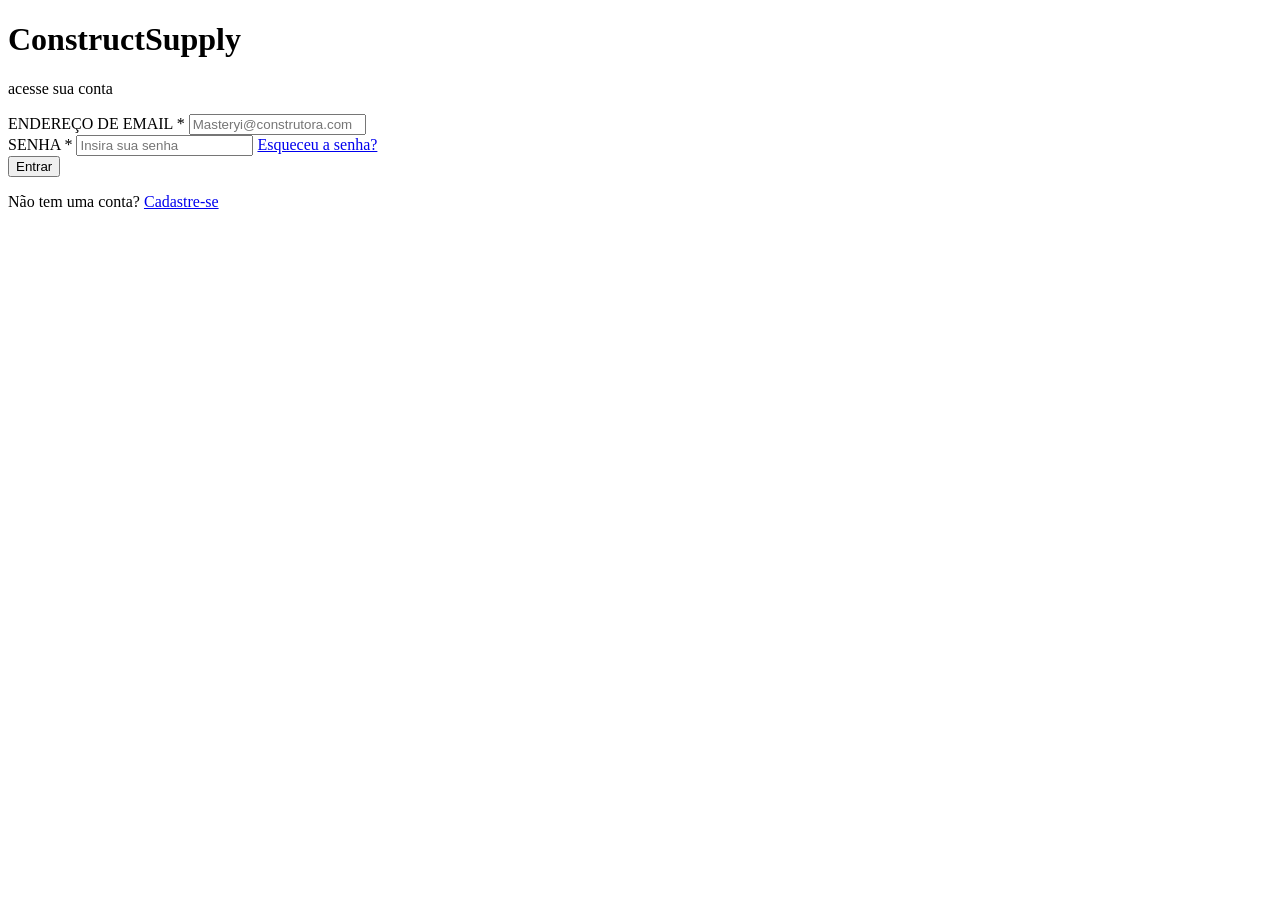
==== index.html @ 5e3503b5 "Add files via upload" ====
<!DOCTYPE html>
<html lang="pt-BR">
<head>
  <meta charset="UTF-8">
  <meta name="viewport" content="width=device-width, initial-scale=1.0"> 
  <title>ConstructSupply - Login</title>
  <link rel="stylesheet" href="style.css"> 
</head>
<body>

  <main class="login-container">
    
    <header class="login-header">
      <h1 class="brand-title">ConstructSupply</h1>
      <p class="subtitle">acesse sua conta</p>
    </header>

    <form class="login-form" action="#" method="POST">
      <div class="input-group">
        <label for="email">ENDEREÇO DE EMAIL *</label>
        <input 
          type="email" 
          id="email" 
          name="email"  esse name é necessario ? 
          placeholder="Masteryi@construtora.com" 
          required
        >
      </div>

      <div class="input-group">
        <label for="password">SENHA *</label>
        <input 
          type="password" 
          id="password" 
          name="password" 
          placeholder="Insira sua senha" 
          required
        >
        <a href="lembrar de colocar  algo aqui pra trocar o lugar" class="forgot-password">Esqueceu a senha?</a>
      </div>

      <button type="submit" class="btn-entrar">Entrar</button>
    </form>

    <footer class="login-footer">
      <p>Não tem uma conta? <a href="#" class="signup-link">Cadastre-se</a></p>
    </footer>

  </main>

  <div class="risco-preto"></div> 

</body>
</html>
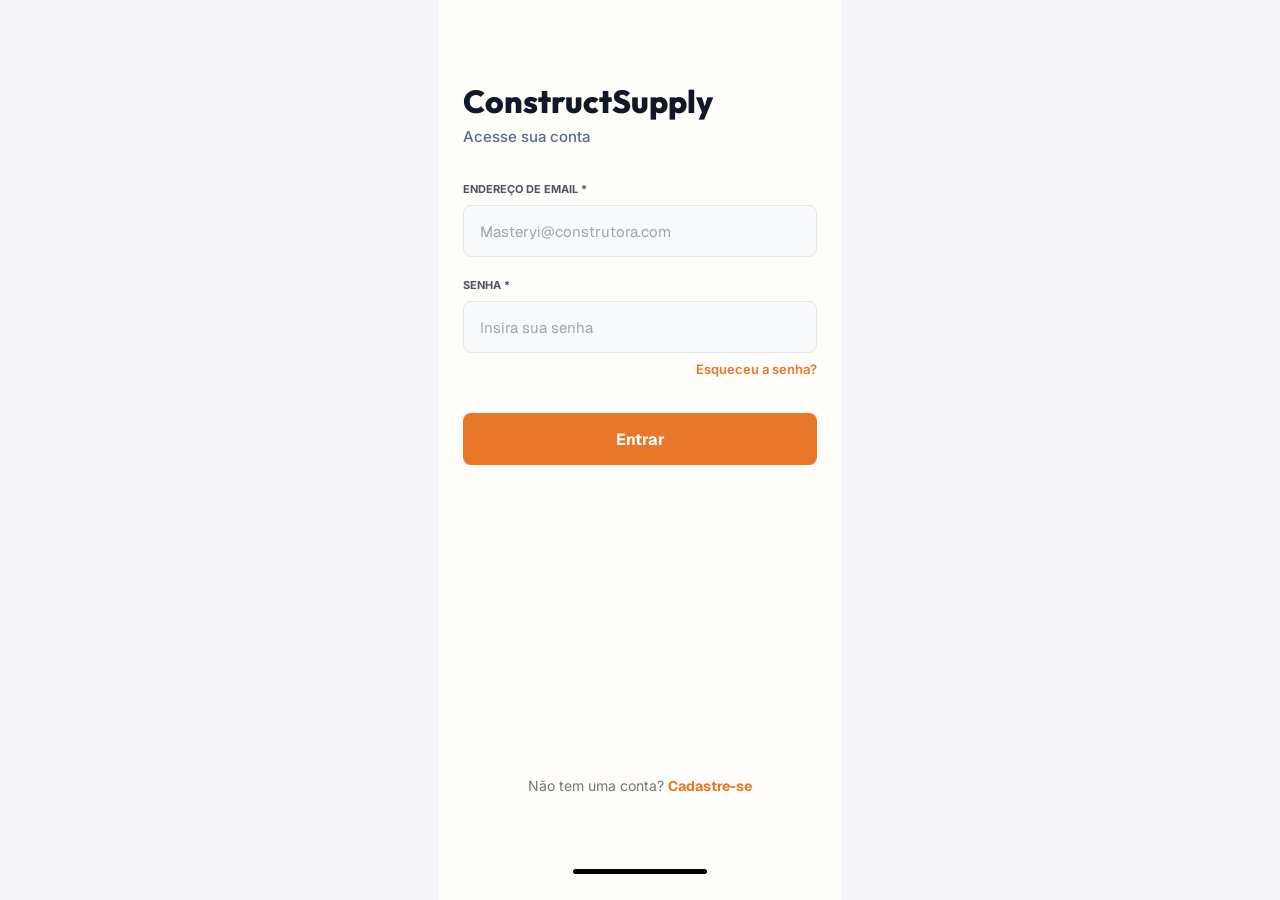
==== commit 2c40661b: "Add files via upload" ====
--- a/index.html
+++ b/index.html
@@ -12,7 +12,7 @@
     
     <header class="login-header">
       <h1 class="brand-title">ConstructSupply</h1>
-      <p class="subtitle">acesse sua conta</p>
+      <p class="subtitle">Acesse sua conta</p>
     </header>
 
     <form class="login-form" action="#" method="POST">
@@ -21,7 +21,7 @@
         <input 
           type="email" 
           id="email" 
-          name="email"  esse name é necessario ? 
+          name="email" 
           placeholder="Masteryi@construtora.com" 
           required
         >
@@ -36,7 +36,7 @@
           placeholder="Insira sua senha" 
           required
         >
-        <a href="lembrar de colocar  algo aqui pra trocar o lugar" class="forgot-password">Esqueceu a senha?</a>
+        <a href="#" class="forgot-password">Esqueceu a senha?</a>
       </div>
 
       <button type="submit" class="btn-entrar">Entrar</button>
--- a/style.css
+++ b/style.css
@@ -0,0 +1,351 @@
+@import url('https://fonts.googleapis.com/css2?family=Geist:wght@400;600;700&family=Outfit:wght@800&family=Inter:wght@400&display=swap');
+/* o import foi para carregar as fontes */
+* {  
+  box-sizing: border-box;
+  margin: 110;
+  padding: 110;
+}
+
+body {
+  min-height: 100vh;
+  min-height: 100svh;
+  display: flex;
+  justify-content: center;
+  background-color: #FFFDF9;
+  font-family: 'Geist', sans-serif;
+}
+
+.login-container {
+  display: flex;
+  flex-direction: column;
+  width: 100%;
+  max-width: 402px;
+  min-height: 100vh;
+  min-height: 100svh;
+  padding: 82px 24px 89px;
+  background-color: #FFFDF9;
+}
+
+.login-header {
+  margin-bottom: 35px;
+}
+
+.brand-title {
+  color: #111827;
+  font-family: 'Outfit', sans-serif;
+  font-size: 32px;
+  font-weight: 800;
+  line-height: 38px;
+}
+
+.subtitle {
+  margin-top: 6px;
+  color: #4B5563;
+  font-size: 16px;
+  line-height: 20px;
+}
+
+.login-form {
+  display: flex;
+  flex-direction: column;
+  gap: 22px;
+}
+
+.input-group {
+  position: relative;
+  display: flex;
+  flex-direction: column;
+  gap: 9px;
+}
+
+.input-group label {
+  color: #4B5563;
+  font-size: 11px;
+  font-weight: 700;
+  line-height: 13px;
+}
+
+.input-group input {
+  width: 100%;
+  height: 52px;
+  padding: 0 16px;
+  border: 1px solid #E5E7EB;
+  border-radius: 8px;
+  outline: none;
+  background-color: #F9FAFB;
+  color: #111827;
+  font-family: 'Geist', sans-serif;
+  font-size: 15px;
+}
+
+.input-group input:focus {
+  border-color: #E8772A;
+}
+
+.input-group input::placeholder {
+  color: #9CA3AF;
+  opacity: 1;
+}
+
+.forgot-password {
+  align-self: flex-end;
+  margin-top: -1px;
+  color: #E8772A;
+  font-size: 13px;
+  font-weight: 600;
+  line-height: 16px;
+  text-decoration: none;
+}
+
+.forgot-password:hover,
+.signup-link:hover {
+  text-decoration: underline;
+}
+
+.btn-entrar {
+  width: 100%;
+  height: 52px;
+  margin-top: 14px;
+  border: none;
+  border-radius: 8px;
+  background-color: #E8772A;
+  color: #FFFFFF;
+  font-family: 'Geist', sans-serif;
+  font-size: 16px;
+  font-weight: 700;
+  cursor: pointer;
+}
+
+.btn-entrar:hover {
+  background-color: #d0651f;
+}
+
+.login-footer {
+  display: flex;
+  min-height: 71px;
+  align-items: flex-end;
+  justify-content: center;
+  margin-top: auto;
+  padding-bottom: 15px;
+  color: #767676;
+  font-family: 'Inter', sans-serif;
+  font-size: 14px;
+  line-height: 20px;
+}
+
+.signup-link {
+  color: #E8772A;
+  font-family: 'Geist', sans-serif;
+  font-weight: 700;
+  text-decoration: none;
+}
+
+.risco-preto { 
+  position: fixed;
+  bottom: 26px;
+  left: 50%;
+  width: 134px;
+  height: 5px;
+  transform: translateX(-50%);
+  border-radius: 2.5px;
+  background-color: #000000;
+}
+
+/* -----------------------------------------------------------------------REPARTIÇÃO DE CODIGO DO CSS PARA CADA TELA DIFENTE----------------------------------------------------------------------------------------------------------------- */
+
+@import url('https://fonts.googleapis.com/css2?family=Inter:wght@400;500;600;700;800&family=Geist:wght@700&display=swap');
+
+* {
+  margin: 0;
+  padding: 0;
+  box-sizing: border-box;
+}
+
+body {
+  font-family: 'Inter', sans-serif;
+  background-color: #f4f4f9;
+  display: flex;
+  justify-content: center;
+  align-items: center;
+  min-height: 100vh; 
+}
+
+/* Card central */
+.card-container {
+  width: 100%;
+  max-width: 402px;
+  background-color: #FFFDF9;
+  padding: 24px 20px 32px;
+  border-radius: 16px;
+  box-shadow: 0 4px 16px rgba(0, 0, 0, 0.05);
+  display: flex;
+  flex-direction: column;
+}
+
+/* Botão Voltar */
+.btn-back {
+  background: none;
+  border: none;
+  width: 32px;
+  height: 32px;
+  display: flex;
+  align-items: center;
+  justify-content: center;
+  cursor: pointer;
+  border-radius: 8px;
+  margin-bottom: 12px;
+  transition: background-color 0.2s;
+}
+
+.btn-back:hover {
+  background-color: #f1ebe4;
+}
+
+/* Cabeçalho */
+.card-header {
+  margin-bottom: 24px;
+}
+
+.title {
+  font-size: 26px;
+  font-weight: 800;
+  line-height: 32px;
+  color: #0F1E36;
+}
+
+.subtitle {
+  font-size: 15px;
+  font-weight: 500;
+  line-height: 22px;
+  color: #5A6E85;
+  margin-top: 6px;
+}
+
+/* Formulário de Seleção */
+.options-form {
+  display: flex;
+  flex-direction: column;
+  gap: 16px;
+}
+
+/* Radio para permitir seleção interativa */
+.account-option input[type="radio"] {
+  display: none;
+}
+
+.account-option {
+  cursor: pointer;
+}
+
+/* Card de cada opção */
+.option-card {
+  display: flex;
+  align-items: center;
+  gap: 16px;
+  padding: 18px;
+  background-color: #FFFFFF;
+  border: 1px solid #F1EBE4;
+  border-radius: 16px;
+  box-shadow: 0px 4px 16px rgba(31, 46, 69, 0.03);
+  transition: border-color 0.2s, box-shadow 0.2s;
+}
+
+/* efeito quando o mause fica ensima do card */
+.account-option:hover .option-card {
+  border-color: #D96B27;
+  box-shadow: 0px 4px 16px rgba(160, 96, 56, 0.236);
+}
+
+.icon-wrapper {
+  width: 48px;
+  height: 48px;
+  background-color: #FFF1E7;
+  border-radius: 50%;
+  display: flex;
+  align-items: center;
+  justify-content: center;
+  flex-shrink: 0;
+}
+
+.option-info {
+  display: flex;
+  flex-direction: column;
+  gap: 3px;
+  flex-grow: 1;
+}
+
+.option-title {
+  font-size: 16px;
+  font-weight: 600;
+  line-height: 22px;
+  color: #0F1E36;
+}
+
+.option-desc {
+  font-size: 12px;
+  font-weight: 500;
+  line-height: 16px;
+  color: #5A6E85;
+}
+
+.option-badge {
+  font-size: 10px;
+  font-weight: 700;
+  color: #D96B27;
+  text-transform: uppercase;
+  margin-top: 2px;
+}
+
+.arrow-icon {
+  display: flex;
+  align-items: center;
+  justify-content: center;
+  flex-shrink: 0;
+}
+
+/* parte do botao principal */
+.btn-primary {
+  width: 100%;
+  height: 48px;
+  margin-top: 16px;
+  background-color: #D96B27;
+  color: #FFFFFF;
+  border: none;
+  border-radius: 12px;
+  font-size: 15px;
+  font-weight: 700;
+  cursor: pointer;
+  box-shadow: 0px 4px 12px rgba(217, 107, 39, 0.2);
+  transition: background-color 0.2s;
+}
+
+.btn-primary:hover {
+  background-color: #be591c;
+}
+
+/* parte do rodapé */
+.card-footer {
+  margin-top: 24px;
+  text-align: center;
+}
+
+.card-footer p {
+  font-size: 14px;
+  color: #5A6E85;
+}
+
+.login-link {
+  font-family: 'Geist', sans-serif;
+  color: #D96B27;
+  font-weight: 700;
+  text-decoration: none;
+}
+
+.login-link:hover {
+  text-decoration: underline;
+}
+
+
+/* -----------------------------------------------------------------------REPARTIÇÃO DE CODIGO DO CSS PARA CADA TELA DIFENTE----------------------------------------------------------------------------------------------------------------- */
+
+
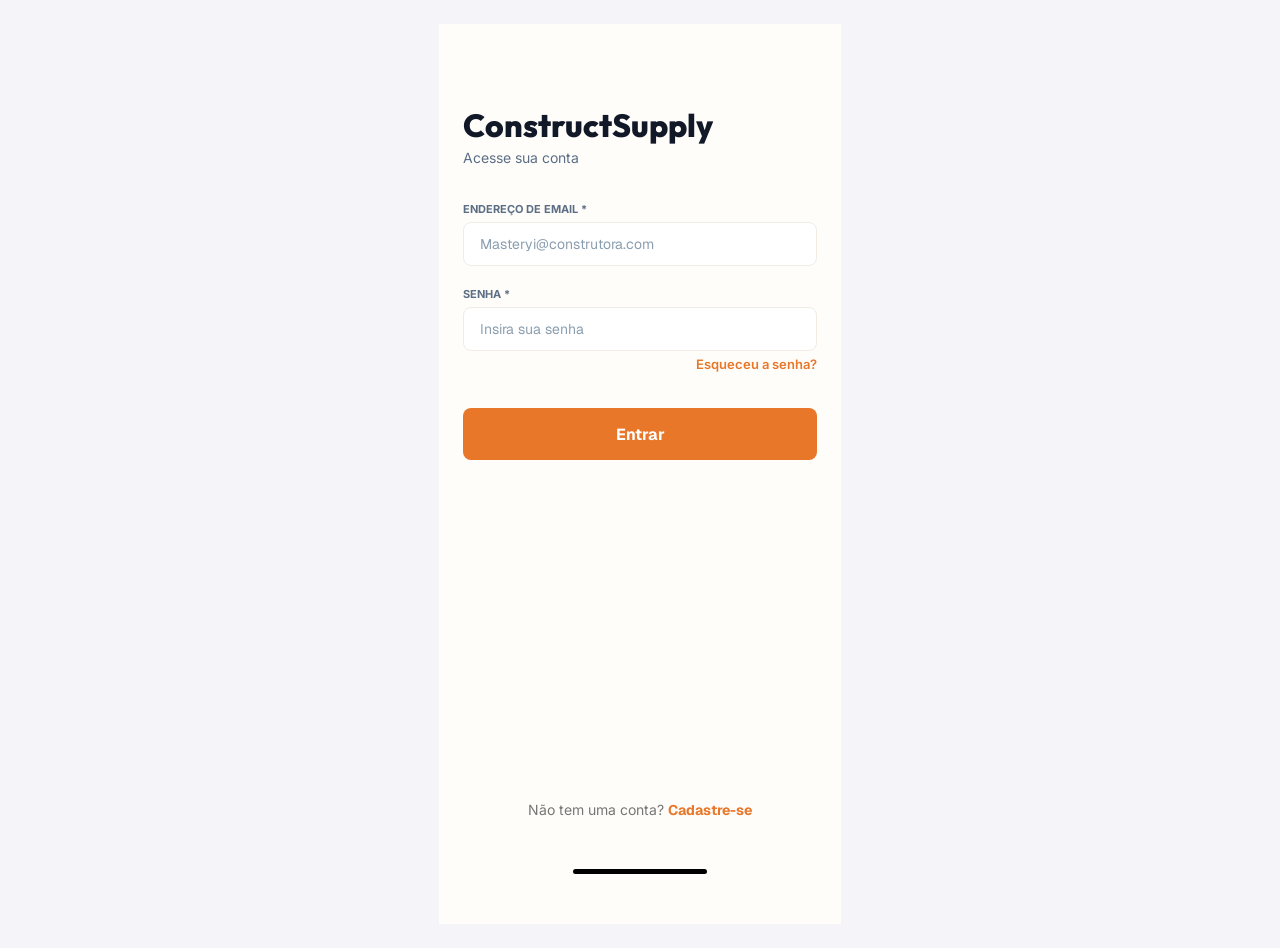
==== commit 8a9bad13: "Add files via upload" ====
--- a/index.html
+++ b/index.html
@@ -10,11 +10,13 @@
 
   <main class="login-container">
     
+    <!-- Cabeçalho -->
     <header class="login-header">
       <h1 class="brand-title">ConstructSupply</h1>
       <p class="subtitle">Acesse sua conta</p>
     </header>
 
+    <!-- Formulário de acesso -->
     <form class="login-form" action="#" method="POST">
       <div class="input-group">
         <label for="email">ENDEREÇO DE EMAIL *</label>
@@ -42,6 +44,7 @@
       <button type="submit" class="btn-entrar">Entrar</button>
     </form>
 
+    <!-- Rodapé -->
     <footer class="login-footer">
       <p>Não tem uma conta? <a href="#" class="signup-link">Cadastre-se</a></p>
     </footer>
--- a/style.css
+++ b/style.css
@@ -1,4 +1,5 @@
 @import url('https://fonts.googleapis.com/css2?family=Geist:wght@400;600;700&family=Outfit:wght@800&family=Inter:wght@400&display=swap');
+/* Tela de login */
 /* o import foi para carregar as fontes */
 * {  
   box-sizing: border-box;
@@ -153,7 +154,8 @@
 
 /* -----------------------------------------------------------------------REPARTIÇÃO DE CODIGO DO CSS PARA CADA TELA DIFENTE----------------------------------------------------------------------------------------------------------------- */
 
-@import url('https://fonts.googleapis.com/css2?family=Inter:wght@400;500;600;700;800&family=Geist:wght@700&display=swap');
+/* Seleção do tipo de cadastro */
+@import url('https://fonts.googleapis.com/css2?family=Inter:wght@400;500;600;700;800&family=Geist:wght@700&display=swap');/* isso aqui é a fonte que tu usa do google no projeto */
 
 * {
   margin: 0;
@@ -250,8 +252,8 @@
   transition: border-color 0.2s, box-shadow 0.2s;
 }
 
-/* efeito quando o mause fica ensima do card */
-.account-option:hover .option-card {
+/* efeito de escolha do card */
+.account-option input[type="radio"]:checked + .option-card {
   border-color: #D96B27;
   box-shadow: 0px 4px 16px rgba(160, 96, 56, 0.236);
 }
@@ -260,6 +262,7 @@
   width: 48px;
   height: 48px;
   background-color: #FFF1E7;
+  color: #D96B27;
   border-radius: 50%;
   display: flex;
   align-items: center;
@@ -300,6 +303,7 @@
   display: flex;
   align-items: center;
   justify-content: center;
+  color: #D96B27;
   flex-shrink: 0;
 }
 
@@ -345,7 +349,719 @@
   text-decoration: underline;
 }
 
+.btn-back {
+  background: none;
+  border: none;
+  font-size: 24px;
+  font-weight: bold;
+  color: #0F1E36;
+  cursor: pointer;
+  line-height: 1;
+  padding: 4px 8px;
+  margin-bottom: 12px;
+  border-radius: 6px;
+  transition: opacity 0.2s;
+}
+
+.btn-back:hover {
+  opacity: 0.6;
+}
 
 /* -----------------------------------------------------------------------REPARTIÇÃO DE CODIGO DO CSS PARA CADA TELA DIFENTE----------------------------------------------------------------------------------------------------------------- */
 
-
+/* Cadastro de cliente */
+@import url('https://fonts.googleapis.com/css2?family=Inter:wght@400;500;700&display=swap');
+
+body {
+  font-family: 'Inter', sans-serif;
+  background-color: #f4f4f9;
+  display: flex;
+  justify-content: center;
+  align-items: center;
+  min-height: 100vh;
+  padding: 20px 0;
+}
+
+/* Container Principal */
+.card-container {
+  width: 100%;
+  max-width: 402px;
+  background-color: #FFFDF9;
+  border-radius: 16px;
+  box-shadow: 0 4px 16px rgba(0, 0, 0, 0.05);
+  display: flex;
+  flex-direction: column;
+  overflow: hidden;
+}
+
+/* Barra Superior Fixa no topo do Card */
+.top-nav {
+  width: 110%;
+  min-width: 110%;
+  flex: 0 0 110%;
+  align-self: stretch;
+  margin: 0;
+  position: relative;
+  left: 50%;
+  transform: translateX(-50%);
+  display: flex;
+  align-items: center;
+  gap: 12px;
+  padding: 14px 20px;
+  background-color: #FFFFFF;
+  border-bottom: 1px solid #F1EBE4;
+}
+
+.btn-back {
+  background: none;
+  border: none;
+  font-size: 22px;
+  font-weight: bold;
+  color: #0F1E36;
+  cursor: pointer;
+  line-height: 1;
+  padding: 4px;
+  border-radius: 4px;
+  transition: opacity 0.2s;
+}
+
+.nav-title {
+  font-size: 14px;
+  font-weight: 700;
+  color: #0F1E36;
+}
+
+/* Cabeçalho */
+.card-header {
+  padding: 24px 20px 16px;
+}
+
+.title {
+  font-size: 20px;
+  font-weight: 700;
+  line-height: 26px;
+  color: #0F1E36;
+}
+
+.subtitle {
+  font-size: 14px;
+  font-weight: 400;
+  line-height: 20px;
+  color: #5A6E85;
+  margin-top: 4px;
+}
+
+/* Formulário e Campos */
+.signup-form {
+  padding: 0 20px 28px;
+  display: flex;
+  flex-direction: column;
+  gap: 14px;
+}
+
+.input-group {
+  display: flex;
+  flex-direction: column;
+  gap: 6px;
+}
+
+.input-group label {
+  font-size: 11px;
+  font-weight: 700;
+  color: #5A6E85;
+  text-transform: uppercase;
+}
+
+.input-group .required {
+  color: #D96B27;
+  font-weight: 700;
+}
+
+.input-group input {
+  width: 100%;
+  height: 44px;
+  padding: 0 16px;
+  background-color: #FFFFFF;
+  border: 1px solid #F1EBE4;
+  border-radius: 8px;
+  font-size: 14px;
+  color: #1F2E45;
+  outline: none;
+  transition: border-color 0.2s;
+}
+
+.input-group input:focus {
+  border-color: #D96B27;
+}
+
+.input-group input::placeholder {
+  color: #8B9EAF;
+}
+
+/* Botão de Envio */
+.btn-primary {
+  width: 100%;
+  height: 48px;
+  margin-top: 10px;
+  background-color: #D96B27;
+  color: #FFFFFF;
+  border: none;
+  border-radius: 12px;
+  font-size: 15px;
+  font-weight: 700;
+  cursor: pointer;
+  box-shadow: 0px 4px 12px rgba(217, 107, 39, 0.15);
+  transition: background-color 0.2s;
+}
+
+.btn-primary:hover {
+  background-color: #be591c;
+}
+
+
+/* -----------------------------------------------------------------------REPARTIÇÃO DE CODIGO DO CSS PARA CADA TELA DIFENTE----------------------------------------------------------------------------------------------------------------- */
+
+/* Perfil do cliente */
+@import url('https://fonts.googleapis.com/css2?family=Inter:wght@400;500;600;700&display=swap');
+
+body {
+  font-family: 'Inter', sans-serif;
+  background-color: #f4f4f9;
+  display: flex;
+  justify-content: center;
+  align-items: center;
+  min-height: 100vh;
+  padding: 24px 0;
+}
+
+/* Container Principal */
+.card-container {
+  width: 100%;
+  max-width: 402px;
+  background-color: #F9FAFB;
+  border-radius: 20px;
+  box-shadow: 0 4px 16px rgba(0, 0, 0, 0.05);
+  display: flex;
+  flex-direction: column;
+  overflow: hidden;
+}
+
+/* Barra Superior */
+.top-nav {
+  display: flex;
+  align-items: center;
+  gap: 12px;
+  padding: 14px 20px;
+  background-color: #FFFFFF;
+  border-bottom: 1px solid #E9ECEF;
+}
+
+.btn-back {
+  background: none;
+  border: none;
+  font-size: 22px;
+  font-weight: bold;
+  color: #1A1C1E;
+  cursor: pointer;
+  line-height: 1;
+  padding: 4px;
+  transition: opacity 0.2s;
+}
+
+.nav-brand {
+  display: flex;
+  align-items: center;
+  gap: 8px;
+}
+
+.brand-name {
+  font-size: 15px;
+  font-weight: 700;
+  color: #0B0704;
+}
+
+.brand-divider {
+  color: #000000;
+}
+
+.page-title {
+  font-size: 14px;
+  font-weight: 600;
+  color: #1A1C1E;
+}
+
+/* Corpo do Perfil */
+.profile-content {
+  padding: 16px;
+  display: flex;
+  flex-direction: column;
+  gap: 19px;
+}
+
+/* Cards Genéricos */
+.profile-card {
+  background-color: #FFFFFF;
+  border-radius: 20px;
+  border: 1px solid #E9ECEF;
+  padding: 20px;
+}
+
+/* Header do Usuário */
+.user-header-card {
+  display: flex;
+  flex-direction: column;
+  align-items: center;
+  text-align: center;
+}
+
+.avatar-container {
+  position: relative;
+  width: 88px;
+  height: 88px;
+  margin-bottom: 16px;
+}
+
+.avatar {
+  width: 100%;
+  height: 100%;
+  border-radius: 50%;
+  background-color: #FFF5ED;
+  border: 2px solid #E8772A;
+  color: #E8772A;
+  font-size: 26px;
+  font-weight: 700;
+  display: flex;
+  align-items: center;
+  justify-content: center;
+}
+
+.avatar-badge {
+  position: absolute;
+  bottom: 0;
+  right: 0;
+  width: 28px;
+  height: 28px;
+  background-color: #E8772A;
+  border: none;
+  border-radius: 50%;
+  box-shadow: 0 2px 4px rgba(0, 0, 0, 0.15);
+  display: flex;
+  align-items: center;
+  justify-content: center;
+  cursor: pointer;
+}
+
+.user-name {
+  font-size: 20px;
+  font-weight: 700;
+  color: #1A1C1E;
+  margin-bottom: 16px;
+}
+
+.btn-outline {
+  width: 100%;
+  height: 44px;
+  background: transparent;
+  border: 1.5px solid #E8772A;
+  border-radius: 122px;
+  color: #E8772A;
+  font-size: 14px;
+  font-weight: 700;
+  cursor: pointer;
+  transition: all 0.2s;
+}
+
+.btn-outline:hover {
+  background-color: #FFF5ED;
+}
+
+/* Título de Seções */
+.section-title {
+  font-size: 16px;
+  font-weight: 700;
+  color: #1A1C1E;
+  margin-bottom: 16px;
+}
+
+/* Lista de Informações Pessoais */
+.info-list {
+  display: flex;
+  flex-direction: column;
+  gap: 10px;
+}
+
+.info-item {
+  display: flex;
+  align-items: center;
+  gap: 12px;
+  padding: 12px;
+  background-color: #F9FAFB;
+  border-radius: 12px;
+}
+
+.info-icon {
+  width: 32px;
+  height: 32px;
+  background-color: #FFFFFF;
+  border-radius: 8px;
+  display: flex;
+  align-items: center;
+  justify-content: center;
+  flex-shrink: 0;
+}
+
+/* Ícones padronizados conforme icones.txt */
+.info-icon svg,
+.settings-icon svg {
+  width: 16px;
+  height: 16px;
+  color: #E8772A;
+  flex-shrink: 0;
+}
+
+.info-details dt {
+  font-size: 11px;
+  font-weight: 600;
+  color: #6C7074;
+  text-transform: uppercase;
+}
+
+.info-details dd {
+  font-size: 14px;
+  font-weight: 500;
+  color: #1A1C1E;
+  margin-top: 2px;
+}
+
+/* Lista de Configurações */
+.settings-list {
+  list-style: none;
+}
+
+.settings-item {
+  display: flex;
+  align-items: center;
+  justify-content: space-between;
+  padding: 14px 0;
+  border-bottom: 1px solid #E9ECEF;
+  text-decoration: none;
+  color: #1A1C1E;
+  font-size: 14px;
+  font-weight: 600;
+}
+
+.settings-list li:last-child .settings-item {
+  border-bottom: none;
+}
+
+.settings-label {
+  display: flex;
+  align-items: center;
+  gap: 12px;
+}
+
+.settings-icon {
+  width: 32px;
+  height: 32px;
+  background-color: #FFF5ED;
+  border-radius: 8px;
+  display: flex;
+  align-items: center;
+  justify-content: center;
+}
+
+.settings-icon svg {
+  display: block;
+}
+
+.chevron {
+  color: #6C7074;
+  width: 16px;
+  height: 16px;
+  flex-shrink: 0;
+}
+
+/* Botão Sair da Conta */
+.btn-logout {
+  width: 100%;
+  height: 48px;
+  background-color: #FEF2F2;
+  border: 1px solid #DC2626;
+  border-radius: 16px;
+  color: #DC2626;
+  font-size: 15px;
+  font-weight: 700;
+  cursor: pointer;
+  transition: background-color 0.2s;
+}
+
+.btn-logout:hover {
+  background-color: #fee2e2;
+}
+
+/* -----------------------------------------------------------------------REPARTIÇÃO DE CODIGO DO CSS PARA CADA TELA DIFENTE----------------------------------------------------------------------------------------------------------------- */
+
+/* Perfil do lojista */
+@import url('https://fonts.googleapis.com/css2?family=Inter:wght@400;500;600;700&display=swap');
+
+body {
+  font-family: 'Inter', sans-serif;
+  background-color: #f4f4f9;
+  display: flex;
+  justify-content: center;
+  align-items: center;
+  min-height: 100vh;
+  padding: 24px 0;
+}
+
+/* Card Principal */
+.card-container {
+  width: 100%;
+  max-width: 402px;
+  background-color: #F9FAFB;
+  border-radius: 20px;
+  box-shadow: 0 4px 16px rgba(0, 0, 0, 0.05);
+  display: flex;
+  flex-direction: column;
+  overflow: hidden;
+}
+
+/* Top Nav */
+.top-nav {
+  display: flex;
+  align-items: center;
+  gap: 12px;
+  padding: 14px 20px;
+  background-color: #FFFFFF;
+  border-bottom: 1px solid #E9ECEF;
+}
+
+.btn-back {
+  background: none;
+  border: none;
+  font-size: 22px;
+  font-weight: bold;
+  color: #1A1C1E;
+  cursor: pointer;
+  line-height: 1;
+  padding: 4px;
+  transition: opacity 0.2s;
+}
+
+.nav-brand {
+  display: flex;
+  align-items: center;
+  gap: 8px;
+}
+
+.brand-name {
+  font-size: 15px;
+  font-weight: 700;
+  color: #0B0704;
+}
+
+.brand-divider {
+  color: #6C7074;
+}
+
+.page-title {
+  font-size: 14px;
+  font-weight: 600;
+  color: #1A1C1E;
+}
+
+/* Conteúdo */
+.profile-content {
+  padding: 16px;
+  display: flex;
+  flex-direction: column;
+  gap: 16px;
+}
+
+/* Blocos de Seção */
+.profile-card {
+  background-color: #FFFFFF;
+  border-radius: 20px;
+  border: 1px solid #E9ECEF;
+  padding: 20px;
+}
+
+/* Cabeçalho do Perfil */
+.user-header-card {
+  display: flex;
+  flex-direction: column;
+  align-items: center;
+  text-align: center;
+}
+
+.avatar-container {
+  position: relative;
+  width: 88px;
+  height: 88px;
+  margin-bottom: 16px;
+}
+
+.avatar {
+  width: 100%;
+  height: 100%;
+  border-radius: 50%;
+  background-color: #FFF5ED;
+  border: 2px solid #E8772A;
+  color: #E8772A;
+  font-size: 26px;
+  font-weight: 700;
+  display: flex;
+  align-items: center;
+  justify-content: center;
+}
+
+.avatar-badge {
+  position: absolute;
+  bottom: 0;
+  right: 0;
+  width: 28px;
+  height: 28px;
+  background-color: #E8772A;
+  border: none;
+  border-radius: 50%;
+  box-shadow: 0 2px 4px rgba(0, 0, 0, 0.15);
+  display: flex;
+  align-items: center;
+  justify-content: center;
+  cursor: pointer;
+}
+
+.user-name {
+  font-size: 20px;
+  font-weight: 700;
+  color: #1A1C1E;
+  margin-bottom: 16px;
+}
+
+.btn-outline {
+  width: 100%;
+  height: 44px;
+  background: transparent;
+  border: 1.5px solid #E8772A;
+  border-radius: 12px;
+  color: #E8772A;
+  font-size: 14px;
+  font-weight: 700;
+  cursor: pointer;
+  transition: all 0.2s;
+}
+
+.btn-outline:hover {
+  background-color: #FFF5ED;
+}
+
+/* Título de Seções */
+.section-title {
+  font-size: 16px;
+  font-weight: 700;
+  color: #1A1C1E;
+  margin-bottom: 16px;
+}
+
+/* Lista de Informações da Empresa */
+.info-list {
+  display: flex;
+  flex-direction: column;
+  gap: 10px;
+}
+
+.info-item {
+  display: flex;
+  align-items: center;
+  gap: 12px;
+  padding: 12px;
+  background-color: #F9FAFB;
+  border-radius: 12px;
+}
+
+.info-icon {
+  width: 32px;
+  height: 32px;
+  background-color: #FFFFFF;
+  border-radius: 8px;
+  display: flex;
+  align-items: center;
+  justify-content: center;
+  flex-shrink: 0;
+}
+
+.info-details dt {
+  font-size: 11px;
+  font-weight: 600;
+  color: #6C7074;
+  text-transform: uppercase;
+}
+
+.info-details dd {
+  font-size: 14px;
+  font-weight: 500;
+  color: #1A1C1E;
+  margin-top: 2px;
+}
+
+/* Lista de Configurações */
+.settings-list {
+  list-style: none;
+}
+
+.settings-item {
+  display: flex;
+  align-items: center;
+  justify-content: space-between;
+  padding: 14px 0;
+  border-bottom: 1px solid #E9ECEF;
+  text-decoration: none;
+  color: #1A1C1E;
+  font-size: 14px;
+  font-weight: 600;
+}
+
+.settings-list li:last-child .settings-item {
+  border-bottom: none;
+}
+
+.settings-label {
+  display: flex;
+  align-items: center;
+  gap: 12px;
+}
+
+.settings-icon {
+  width: 32px;
+  height: 32px;
+  background-color: #FFF5ED;
+  border-radius: 8px;
+  display: flex;
+  align-items: center;
+  justify-content: center;
+}
+
+.chevron {
+  color: #6C7074;
+  width: 16px;
+  height: 16px;
+  flex-shrink: 0;
+}
+
+/* Botão Sair da Conta */
+.btn-logout {
+  width: 100%;
+  height: 48px;
+  background-color: #FEF2F2;
+  border: 1px solid #DC2626;
+  border-radius: 16px;
+  color: #DC2626;
+  font-size: 15px;
+  font-weight: 700;
+  cursor: pointer;
+  transition: background-color 0.2s;
+}
+
+.btn-logout:hover {
+  background-color: #fee2e2;
+}
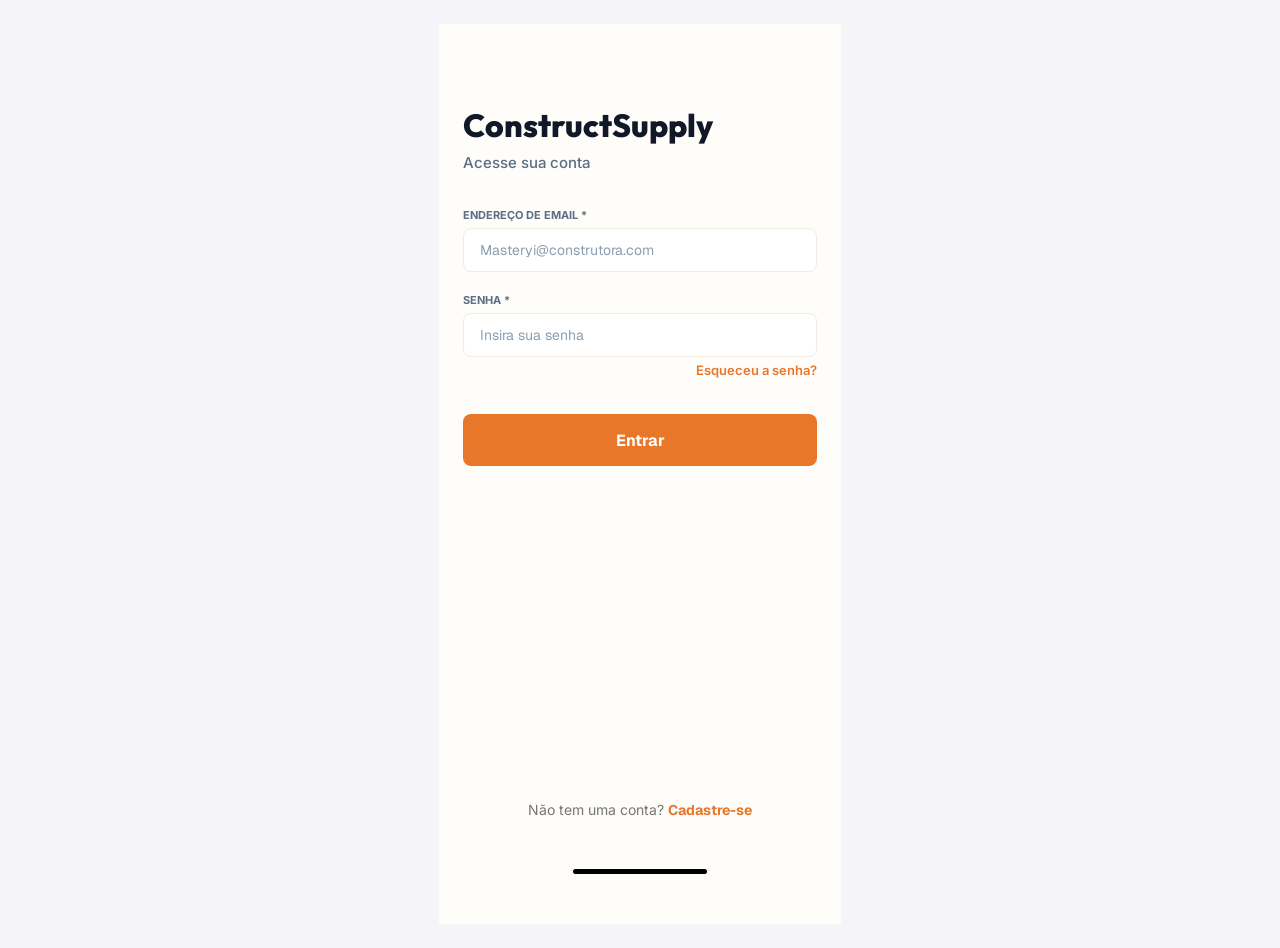
==== commit 73ec9c75: "Add files via upload" ====
--- a/index.html
+++ b/index.html
@@ -2,56 +2,45 @@
 <html lang="pt-BR">
 <head>
   <meta charset="UTF-8">
-  <meta name="viewport" content="width=device-width, initial-scale=1.0"> 
+  <meta name="viewport" content="width=device-width, initial-scale=1.0">
   <title>ConstructSupply - Login</title>
-  <link rel="stylesheet" href="style.css"> 
+  <link rel="stylesheet" href="style.css">
 </head>
-<body>
+<body data-tela="index">
 
-  <main class="login-container">
-    
-    <!-- Cabeçalho -->
-    <header class="login-header">
-      <h1 class="brand-title">ConstructSupply</h1>
-      <p class="subtitle">Acesse sua conta</p>
+  <main class="entrar-conteiner">
+
+    <!-- head -->
+    <header class="entrar-cabecalho">
+      <h1 class="marca-titulo">ConstructSupply</h1>
+      <p class="subtitulo">Acesse sua conta</p>
     </header>
 
-    <!-- Formulário de acesso -->
-    <form class="login-form" action="#" method="POST">
-      <div class="input-group">
+    <!-- forms de acesso -->
+    <form class="entrar-formulario" action="#" method="POST" data-destino-envio="Entrar-selecao.html">
+      <div class="grupo-campo">
         <label for="email">ENDEREÇO DE EMAIL *</label>
-        <input 
-          type="email" 
-          id="email" 
-          name="email" 
-          placeholder="Masteryi@construtora.com" 
-          required
-        >
+        <input type="email" id="email" name="email" placeholder="Masteryi@construtora.com" required>
       </div>
 
-      <div class="input-group">
+      <div class="grupo-campo">
         <label for="password">SENHA *</label>
-        <input 
-          type="password" 
-          id="password" 
-          name="password" 
-          placeholder="Insira sua senha" 
-          required
-        >
-        <a href="#" class="forgot-password">Esqueceu a senha?</a>
+        <input type="password" id="password" name="password" placeholder="Insira sua senha" required>
+        <a href="#" class="esqueceu-senha" data-sem-destino="recuperacao-de-senha">Esqueceu a senha?</a>
       </div>
 
-      <button type="submit" class="btn-entrar">Entrar</button>
+      <button type="submit" class="botao-entrar">Entrar</button>
     </form>
 
-    <!-- Rodapé -->
-    <footer class="login-footer">
-      <p>Não tem uma conta? <a href="#" class="signup-link">Cadastre-se</a></p>
+    <!-- rodapé -->
+    <footer class="entrar-rodape">
+      <p>Não tem uma conta? <a href="selecao-tipo-conta-cadastro.html" class="cadastro-link" data-ir-para="selecao-tipo-conta-cadastro.html">Cadastre-se</a></p>
     </footer>
 
   </main>
 
-  <div class="risco-preto"></div> 
+  <div class="risco-preto"></div>  <!-- não mexer nisso, só desbri que o risco preto é coisa do iphone depois que achei bonito e coloquei ele na tela, mas se brincar, se tu tirar ele tudo deve quebrar :p -->
 
+  <script src="script.js" defer></script>
 </body>
-</html>+</html>
--- a/style.css
+++ b/style.css
@@ -1,1067 +1,1482 @@
-@import url('https://fonts.googleapis.com/css2?family=Geist:wght@400;600;700&family=Outfit:wght@800&family=Inter:wght@400&display=swap');
-/* Tela de login */
-/* o import foi para carregar as fontes */
-* {  
-  box-sizing: border-box;
-  margin: 110;
-  padding: 110;
-}
-
-body {
-  min-height: 100vh;
-  min-height: 100svh;
-  display: flex;
-  justify-content: center;
-  background-color: #FFFDF9;
-  font-family: 'Geist', sans-serif;
-}
-
-.login-container {
-  display: flex;
-  flex-direction: column;
-  width: 100%;
-  max-width: 402px;
-  min-height: 100vh;
-  min-height: 100svh;
-  padding: 82px 24px 89px;
-  background-color: #FFFDF9;
-}
-
-.login-header {
-  margin-bottom: 35px;
-}
-
-.brand-title {
-  color: #111827;
-  font-family: 'Outfit', sans-serif;
-  font-size: 32px;
-  font-weight: 800;
-  line-height: 38px;
-}
-
-.subtitle {
-  margin-top: 6px;
-  color: #4B5563;
-  font-size: 16px;
-  line-height: 20px;
-}
-
-.login-form {
-  display: flex;
-  flex-direction: column;
-  gap: 22px;
-}
-
-.input-group {
-  position: relative;
-  display: flex;
-  flex-direction: column;
-  gap: 9px;
-}
-
-.input-group label {
-  color: #4B5563;
-  font-size: 11px;
-  font-weight: 700;
-  line-height: 13px;
-}
-
-.input-group input {
-  width: 100%;
-  height: 52px;
-  padding: 0 16px;
-  border: 1px solid #E5E7EB;
-  border-radius: 8px;
-  outline: none;
-  background-color: #F9FAFB;
-  color: #111827;
-  font-family: 'Geist', sans-serif;
-  font-size: 15px;
-}
-
-.input-group input:focus {
-  border-color: #E8772A;
-}
-
-.input-group input::placeholder {
-  color: #9CA3AF;
-  opacity: 1;
-}
-
-.forgot-password {
-  align-self: flex-end;
-  margin-top: -1px;
-  color: #E8772A;
-  font-size: 13px;
-  font-weight: 600;
-  line-height: 16px;
-  text-decoration: none;
-}
-
-.forgot-password:hover,
-.signup-link:hover {
-  text-decoration: underline;
-}
-
-.btn-entrar {
-  width: 100%;
-  height: 52px;
-  margin-top: 14px;
-  border: none;
-  border-radius: 8px;
-  background-color: #E8772A;
-  color: #FFFFFF;
-  font-family: 'Geist', sans-serif;
-  font-size: 16px;
-  font-weight: 700;
-  cursor: pointer;
-}
-
-.btn-entrar:hover {
-  background-color: #d0651f;
-}
-
-.login-footer {
-  display: flex;
-  min-height: 71px;
-  align-items: flex-end;
-  justify-content: center;
-  margin-top: auto;
-  padding-bottom: 15px;
-  color: #767676;
-  font-family: 'Inter', sans-serif;
-  font-size: 14px;
-  line-height: 20px;
-}
-
-.signup-link {
-  color: #E8772A;
-  font-family: 'Geist', sans-serif;
-  font-weight: 700;
-  text-decoration: none;
-}
-
-.risco-preto { 
-  position: fixed;
-  bottom: 26px;
-  left: 50%;
-  width: 134px;
-  height: 5px;
-  transform: translateX(-50%);
-  border-radius: 2.5px;
-  background-color: #000000;
-}
-
-/* -----------------------------------------------------------------------REPARTIÇÃO DE CODIGO DO CSS PARA CADA TELA DIFENTE----------------------------------------------------------------------------------------------------------------- */
-
-/* Seleção do tipo de cadastro */
-@import url('https://fonts.googleapis.com/css2?family=Inter:wght@400;500;600;700;800&family=Geist:wght@700&display=swap');/* isso aqui é a fonte que tu usa do google no projeto */
-
-* {
-  margin: 0;
-  padding: 0;
-  box-sizing: border-box;
-}
-
-body {
-  font-family: 'Inter', sans-serif;
-  background-color: #f4f4f9;
-  display: flex;
-  justify-content: center;
-  align-items: center;
-  min-height: 100vh; 
-}
-
-/* Card central */
-.card-container {
-  width: 100%;
-  max-width: 402px;
-  background-color: #FFFDF9;
-  padding: 24px 20px 32px;
-  border-radius: 16px;
-  box-shadow: 0 4px 16px rgba(0, 0, 0, 0.05);
-  display: flex;
-  flex-direction: column;
-}
-
-/* Botão Voltar */
-.btn-back {
-  background: none;
-  border: none;
-  width: 32px;
-  height: 32px;
-  display: flex;
-  align-items: center;
-  justify-content: center;
-  cursor: pointer;
-  border-radius: 8px;
-  margin-bottom: 12px;
-  transition: background-color 0.2s;
-}
-
-.btn-back:hover {
-  background-color: #f1ebe4;
-}
-
-/* Cabeçalho */
-.card-header {
-  margin-bottom: 24px;
-}
-
-.title {
-  font-size: 26px;
-  font-weight: 800;
-  line-height: 32px;
-  color: #0F1E36;
-}
-
-.subtitle {
-  font-size: 15px;
-  font-weight: 500;
-  line-height: 22px;
-  color: #5A6E85;
-  margin-top: 6px;
-}
-
-/* Formulário de Seleção */
-.options-form {
-  display: flex;
-  flex-direction: column;
-  gap: 16px;
-}
-
-/* Radio para permitir seleção interativa */
-.account-option input[type="radio"] {
-  display: none;
-}
-
-.account-option {
-  cursor: pointer;
-}
-
-/* Card de cada opção */
-.option-card {
-  display: flex;
-  align-items: center;
-  gap: 16px;
-  padding: 18px;
-  background-color: #FFFFFF;
-  border: 1px solid #F1EBE4;
-  border-radius: 16px;
-  box-shadow: 0px 4px 16px rgba(31, 46, 69, 0.03);
-  transition: border-color 0.2s, box-shadow 0.2s;
-}
-
-/* efeito de escolha do card */
-.account-option input[type="radio"]:checked + .option-card {
-  border-color: #D96B27;
-  box-shadow: 0px 4px 16px rgba(160, 96, 56, 0.236);
-}
-
-.icon-wrapper {
-  width: 48px;
-  height: 48px;
-  background-color: #FFF1E7;
-  color: #D96B27;
-  border-radius: 50%;
-  display: flex;
-  align-items: center;
-  justify-content: center;
-  flex-shrink: 0;
-}
-
-.option-info {
-  display: flex;
-  flex-direction: column;
-  gap: 3px;
-  flex-grow: 1;
-}
-
-.option-title {
-  font-size: 16px;
-  font-weight: 600;
-  line-height: 22px;
-  color: #0F1E36;
-}
-
-.option-desc {
-  font-size: 12px;
-  font-weight: 500;
-  line-height: 16px;
-  color: #5A6E85;
-}
-
-.option-badge {
-  font-size: 10px;
-  font-weight: 700;
-  color: #D96B27;
-  text-transform: uppercase;
-  margin-top: 2px;
-}
-
-.arrow-icon {
-  display: flex;
-  align-items: center;
-  justify-content: center;
-  color: #D96B27;
-  flex-shrink: 0;
-}
-
-/* parte do botao principal */
-.btn-primary {
-  width: 100%;
-  height: 48px;
-  margin-top: 16px;
-  background-color: #D96B27;
-  color: #FFFFFF;
-  border: none;
-  border-radius: 12px;
-  font-size: 15px;
-  font-weight: 700;
-  cursor: pointer;
-  box-shadow: 0px 4px 12px rgba(217, 107, 39, 0.2);
-  transition: background-color 0.2s;
-}
-
-.btn-primary:hover {
-  background-color: #be591c;
-}
-
-/* parte do rodapé */
-.card-footer {
-  margin-top: 24px;
-  text-align: center;
-}
-
-.card-footer p {
-  font-size: 14px;
-  color: #5A6E85;
-}
-
-.login-link {
-  font-family: 'Geist', sans-serif;
-  color: #D96B27;
-  font-weight: 700;
-  text-decoration: none;
-}
-
-.login-link:hover {
-  text-decoration: underline;
-}
-
-.btn-back {
-  background: none;
-  border: none;
-  font-size: 24px;
-  font-weight: bold;
-  color: #0F1E36;
-  cursor: pointer;
-  line-height: 1;
-  padding: 4px 8px;
-  margin-bottom: 12px;
-  border-radius: 6px;
-  transition: opacity 0.2s;
-}
-
-.btn-back:hover {
-  opacity: 0.6;
-}
-
-/* -----------------------------------------------------------------------REPARTIÇÃO DE CODIGO DO CSS PARA CADA TELA DIFENTE----------------------------------------------------------------------------------------------------------------- */
-
-/* Cadastro de cliente */
-@import url('https://fonts.googleapis.com/css2?family=Inter:wght@400;500;700&display=swap');
-
-body {
-  font-family: 'Inter', sans-serif;
-  background-color: #f4f4f9;
-  display: flex;
-  justify-content: center;
-  align-items: center;
-  min-height: 100vh;
-  padding: 20px 0;
-}
-
-/* Container Principal */
-.card-container {
-  width: 100%;
-  max-width: 402px;
-  background-color: #FFFDF9;
-  border-radius: 16px;
-  box-shadow: 0 4px 16px rgba(0, 0, 0, 0.05);
-  display: flex;
-  flex-direction: column;
-  overflow: hidden;
-}
-
-/* Barra Superior Fixa no topo do Card */
-.top-nav {
-  width: 110%;
-  min-width: 110%;
-  flex: 0 0 110%;
-  align-self: stretch;
-  margin: 0;
-  position: relative;
-  left: 50%;
-  transform: translateX(-50%);
-  display: flex;
-  align-items: center;
-  gap: 12px;
-  padding: 14px 20px;
-  background-color: #FFFFFF;
-  border-bottom: 1px solid #F1EBE4;
-}
-
-.btn-back {
-  background: none;
-  border: none;
-  font-size: 22px;
-  font-weight: bold;
-  color: #0F1E36;
-  cursor: pointer;
-  line-height: 1;
-  padding: 4px;
-  border-radius: 4px;
-  transition: opacity 0.2s;
-}
-
-.nav-title {
-  font-size: 14px;
-  font-weight: 700;
-  color: #0F1E36;
-}
-
-/* Cabeçalho */
-.card-header {
-  padding: 24px 20px 16px;
-}
-
-.title {
-  font-size: 20px;
-  font-weight: 700;
-  line-height: 26px;
-  color: #0F1E36;
-}
-
-.subtitle {
-  font-size: 14px;
-  font-weight: 400;
-  line-height: 20px;
-  color: #5A6E85;
-  margin-top: 4px;
-}
-
-/* Formulário e Campos */
-.signup-form {
-  padding: 0 20px 28px;
-  display: flex;
-  flex-direction: column;
-  gap: 14px;
-}
-
-.input-group {
-  display: flex;
-  flex-direction: column;
-  gap: 6px;
-}
-
-.input-group label {
-  font-size: 11px;
-  font-weight: 700;
-  color: #5A6E85;
-  text-transform: uppercase;
-}
-
-.input-group .required {
-  color: #D96B27;
-  font-weight: 700;
-}
-
-.input-group input {
-  width: 100%;
-  height: 44px;
-  padding: 0 16px;
-  background-color: #FFFFFF;
-  border: 1px solid #F1EBE4;
-  border-radius: 8px;
-  font-size: 14px;
-  color: #1F2E45;
-  outline: none;
-  transition: border-color 0.2s;
-}
-
-.input-group input:focus {
-  border-color: #D96B27;
-}
-
-.input-group input::placeholder {
-  color: #8B9EAF;
-}
-
-/* Botão de Envio */
-.btn-primary {
-  width: 100%;
-  height: 48px;
-  margin-top: 10px;
-  background-color: #D96B27;
-  color: #FFFFFF;
-  border: none;
-  border-radius: 12px;
-  font-size: 15px;
-  font-weight: 700;
-  cursor: pointer;
-  box-shadow: 0px 4px 12px rgba(217, 107, 39, 0.15);
-  transition: background-color 0.2s;
-}
-
-.btn-primary:hover {
-  background-color: #be591c;
-}
-
-
-/* -----------------------------------------------------------------------REPARTIÇÃO DE CODIGO DO CSS PARA CADA TELA DIFENTE----------------------------------------------------------------------------------------------------------------- */
-
-/* Perfil do cliente */
-@import url('https://fonts.googleapis.com/css2?family=Inter:wght@400;500;600;700&display=swap');
-
-body {
-  font-family: 'Inter', sans-serif;
-  background-color: #f4f4f9;
-  display: flex;
-  justify-content: center;
-  align-items: center;
-  min-height: 100vh;
-  padding: 24px 0;
-}
-
-/* Container Principal */
-.card-container {
-  width: 100%;
-  max-width: 402px;
-  background-color: #F9FAFB;
-  border-radius: 20px;
-  box-shadow: 0 4px 16px rgba(0, 0, 0, 0.05);
-  display: flex;
-  flex-direction: column;
-  overflow: hidden;
-}
-
-/* Barra Superior */
-.top-nav {
-  display: flex;
-  align-items: center;
-  gap: 12px;
-  padding: 14px 20px;
-  background-color: #FFFFFF;
-  border-bottom: 1px solid #E9ECEF;
-}
-
-.btn-back {
-  background: none;
-  border: none;
-  font-size: 22px;
-  font-weight: bold;
-  color: #1A1C1E;
-  cursor: pointer;
-  line-height: 1;
-  padding: 4px;
-  transition: opacity 0.2s;
-}
-
-.nav-brand {
-  display: flex;
-  align-items: center;
-  gap: 8px;
-}
-
-.brand-name {
-  font-size: 15px;
-  font-weight: 700;
-  color: #0B0704;
-}
-
-.brand-divider {
-  color: #000000;
-}
-
-.page-title {
-  font-size: 14px;
-  font-weight: 600;
-  color: #1A1C1E;
-}
-
-/* Corpo do Perfil */
-.profile-content {
-  padding: 16px;
-  display: flex;
-  flex-direction: column;
-  gap: 19px;
-}
-
-/* Cards Genéricos */
-.profile-card {
-  background-color: #FFFFFF;
-  border-radius: 20px;
-  border: 1px solid #E9ECEF;
-  padding: 20px;
-}
-
-/* Header do Usuário */
-.user-header-card {
-  display: flex;
-  flex-direction: column;
-  align-items: center;
-  text-align: center;
-}
-
-.avatar-container {
-  position: relative;
-  width: 88px;
-  height: 88px;
-  margin-bottom: 16px;
-}
-
-.avatar {
-  width: 100%;
-  height: 100%;
-  border-radius: 50%;
-  background-color: #FFF5ED;
-  border: 2px solid #E8772A;
-  color: #E8772A;
-  font-size: 26px;
-  font-weight: 700;
-  display: flex;
-  align-items: center;
-  justify-content: center;
-}
-
-.avatar-badge {
-  position: absolute;
-  bottom: 0;
-  right: 0;
-  width: 28px;
-  height: 28px;
-  background-color: #E8772A;
-  border: none;
-  border-radius: 50%;
-  box-shadow: 0 2px 4px rgba(0, 0, 0, 0.15);
-  display: flex;
-  align-items: center;
-  justify-content: center;
-  cursor: pointer;
-}
-
-.user-name {
-  font-size: 20px;
-  font-weight: 700;
-  color: #1A1C1E;
-  margin-bottom: 16px;
-}
-
-.btn-outline {
-  width: 100%;
-  height: 44px;
-  background: transparent;
-  border: 1.5px solid #E8772A;
-  border-radius: 122px;
-  color: #E8772A;
-  font-size: 14px;
-  font-weight: 700;
-  cursor: pointer;
-  transition: all 0.2s;
-}
-
-.btn-outline:hover {
-  background-color: #FFF5ED;
-}
-
-/* Título de Seções */
-.section-title {
-  font-size: 16px;
-  font-weight: 700;
-  color: #1A1C1E;
-  margin-bottom: 16px;
-}
-
-/* Lista de Informações Pessoais */
-.info-list {
-  display: flex;
-  flex-direction: column;
-  gap: 10px;
-}
-
-.info-item {
-  display: flex;
-  align-items: center;
-  gap: 12px;
-  padding: 12px;
-  background-color: #F9FAFB;
-  border-radius: 12px;
-}
-
-.info-icon {
-  width: 32px;
-  height: 32px;
-  background-color: #FFFFFF;
-  border-radius: 8px;
-  display: flex;
-  align-items: center;
-  justify-content: center;
-  flex-shrink: 0;
-}
-
-/* Ícones padronizados conforme icones.txt */
-.info-icon svg,
-.settings-icon svg {
-  width: 16px;
-  height: 16px;
-  color: #E8772A;
-  flex-shrink: 0;
-}
-
-.info-details dt {
-  font-size: 11px;
-  font-weight: 600;
-  color: #6C7074;
-  text-transform: uppercase;
-}
-
-.info-details dd {
-  font-size: 14px;
-  font-weight: 500;
-  color: #1A1C1E;
-  margin-top: 2px;
-}
-
-/* Lista de Configurações */
-.settings-list {
-  list-style: none;
-}
-
-.settings-item {
-  display: flex;
-  align-items: center;
-  justify-content: space-between;
-  padding: 14px 0;
-  border-bottom: 1px solid #E9ECEF;
-  text-decoration: none;
-  color: #1A1C1E;
-  font-size: 14px;
-  font-weight: 600;
-}
-
-.settings-list li:last-child .settings-item {
-  border-bottom: none;
-}
-
-.settings-label {
-  display: flex;
-  align-items: center;
-  gap: 12px;
-}
-
-.settings-icon {
-  width: 32px;
-  height: 32px;
-  background-color: #FFF5ED;
-  border-radius: 8px;
-  display: flex;
-  align-items: center;
-  justify-content: center;
-}
-
-.settings-icon svg {
-  display: block;
-}
-
-.chevron {
-  color: #6C7074;
-  width: 16px;
-  height: 16px;
-  flex-shrink: 0;
-}
-
-/* Botão Sair da Conta */
-.btn-logout {
-  width: 100%;
-  height: 48px;
-  background-color: #FEF2F2;
-  border: 1px solid #DC2626;
-  border-radius: 16px;
-  color: #DC2626;
-  font-size: 15px;
-  font-weight: 700;
-  cursor: pointer;
-  transition: background-color 0.2s;
-}
-
-.btn-logout:hover {
-  background-color: #fee2e2;
-}
-
-/* -----------------------------------------------------------------------REPARTIÇÃO DE CODIGO DO CSS PARA CADA TELA DIFENTE----------------------------------------------------------------------------------------------------------------- */
-
-/* Perfil do lojista */
-@import url('https://fonts.googleapis.com/css2?family=Inter:wght@400;500;600;700&display=swap');
-
-body {
-  font-family: 'Inter', sans-serif;
-  background-color: #f4f4f9;
-  display: flex;
-  justify-content: center;
-  align-items: center;
-  min-height: 100vh;
-  padding: 24px 0;
-}
-
-/* Card Principal */
-.card-container {
-  width: 100%;
-  max-width: 402px;
-  background-color: #F9FAFB;
-  border-radius: 20px;
-  box-shadow: 0 4px 16px rgba(0, 0, 0, 0.05);
-  display: flex;
-  flex-direction: column;
-  overflow: hidden;
-}
-
-/* Top Nav */
-.top-nav {
-  display: flex;
-  align-items: center;
-  gap: 12px;
-  padding: 14px 20px;
-  background-color: #FFFFFF;
-  border-bottom: 1px solid #E9ECEF;
-}
-
-.btn-back {
-  background: none;
-  border: none;
-  font-size: 22px;
-  font-weight: bold;
-  color: #1A1C1E;
-  cursor: pointer;
-  line-height: 1;
-  padding: 4px;
-  transition: opacity 0.2s;
-}
-
-.nav-brand {
-  display: flex;
-  align-items: center;
-  gap: 8px;
-}
-
-.brand-name {
-  font-size: 15px;
-  font-weight: 700;
-  color: #0B0704;
-}
-
-.brand-divider {
-  color: #6C7074;
-}
-
-.page-title {
-  font-size: 14px;
-  font-weight: 600;
-  color: #1A1C1E;
-}
-
-/* Conteúdo */
-.profile-content {
-  padding: 16px;
-  display: flex;
-  flex-direction: column;
-  gap: 16px;
-}
-
-/* Blocos de Seção */
-.profile-card {
-  background-color: #FFFFFF;
-  border-radius: 20px;
-  border: 1px solid #E9ECEF;
-  padding: 20px;
-}
-
-/* Cabeçalho do Perfil */
-.user-header-card {
-  display: flex;
-  flex-direction: column;
-  align-items: center;
-  text-align: center;
-}
-
-.avatar-container {
-  position: relative;
-  width: 88px;
-  height: 88px;
-  margin-bottom: 16px;
-}
-
-.avatar {
-  width: 100%;
-  height: 100%;
-  border-radius: 50%;
-  background-color: #FFF5ED;
-  border: 2px solid #E8772A;
-  color: #E8772A;
-  font-size: 26px;
-  font-weight: 700;
-  display: flex;
-  align-items: center;
-  justify-content: center;
-}
-
-.avatar-badge {
-  position: absolute;
-  bottom: 0;
-  right: 0;
-  width: 28px;
-  height: 28px;
-  background-color: #E8772A;
-  border: none;
-  border-radius: 50%;
-  box-shadow: 0 2px 4px rgba(0, 0, 0, 0.15);
-  display: flex;
-  align-items: center;
-  justify-content: center;
-  cursor: pointer;
-}
-
-.user-name {
-  font-size: 20px;
-  font-weight: 700;
-  color: #1A1C1E;
-  margin-bottom: 16px;
-}
-
-.btn-outline {
-  width: 100%;
-  height: 44px;
-  background: transparent;
-  border: 1.5px solid #E8772A;
-  border-radius: 12px;
-  color: #E8772A;
-  font-size: 14px;
-  font-weight: 700;
-  cursor: pointer;
-  transition: all 0.2s;
-}
-
-.btn-outline:hover {
-  background-color: #FFF5ED;
-}
-
-/* Título de Seções */
-.section-title {
-  font-size: 16px;
-  font-weight: 700;
-  color: #1A1C1E;
-  margin-bottom: 16px;
-}
-
-/* Lista de Informações da Empresa */
-.info-list {
-  display: flex;
-  flex-direction: column;
-  gap: 10px;
-}
-
-.info-item {
-  display: flex;
-  align-items: center;
-  gap: 12px;
-  padding: 12px;
-  background-color: #F9FAFB;
-  border-radius: 12px;
-}
-
-.info-icon {
-  width: 32px;
-  height: 32px;
-  background-color: #FFFFFF;
-  border-radius: 8px;
-  display: flex;
-  align-items: center;
-  justify-content: center;
-  flex-shrink: 0;
-}
-
-.info-details dt {
-  font-size: 11px;
-  font-weight: 600;
-  color: #6C7074;
-  text-transform: uppercase;
-}
-
-.info-details dd {
-  font-size: 14px;
-  font-weight: 500;
-  color: #1A1C1E;
-  margin-top: 2px;
-}
-
-/* Lista de Configurações */
-.settings-list {
-  list-style: none;
-}
-
-.settings-item {
-  display: flex;
-  align-items: center;
-  justify-content: space-between;
-  padding: 14px 0;
-  border-bottom: 1px solid #E9ECEF;
-  text-decoration: none;
-  color: #1A1C1E;
-  font-size: 14px;
-  font-weight: 600;
-}
-
-.settings-list li:last-child .settings-item {
-  border-bottom: none;
-}
-
-.settings-label {
-  display: flex;
-  align-items: center;
-  gap: 12px;
-}
-
-.settings-icon {
-  width: 32px;
-  height: 32px;
-  background-color: #FFF5ED;
-  border-radius: 8px;
-  display: flex;
-  align-items: center;
-  justify-content: center;
-}
-
-.chevron {
-  color: #6C7074;
-  width: 16px;
-  height: 16px;
-  flex-shrink: 0;
-}
-
-/* Botão Sair da Conta */
-.btn-logout {
-  width: 100%;
-  height: 48px;
-  background-color: #FEF2F2;
-  border: 1px solid #DC2626;
-  border-radius: 16px;
-  color: #DC2626;
-  font-size: 15px;
-  font-weight: 700;
-  cursor: pointer;
-  transition: background-color 0.2s;
-}
-
-.btn-logout:hover {
-  background-color: #fee2e2;
-}
+@import url("https://fonts.googleapis.com/css2?family=Geist:wght@400;600;700&family=Outfit:wght@800&family=Inter:wght@400;500;600;700;800&display=swap");
+/* algo parecido com a biblioteca dos ícones: https://icons.getbootstrap.com/ (depois que der certo tu pesquisa se é isso mesmo)*/
+
+/* lembrar de tentar entender o pq o cara fez assim*/
+* {
+  box-sizing: border-box;
+  margin: 0;
+  padding: 0;
+}
+body {
+  min-height: 100vh;
+  display: flex;
+  justify-content: center;
+  background-color: #f4f4f9;
+  font-family: 'Inter', sans-serif;
+  align-items: center;
+  padding: 24px 0;
+}
+.cartao-conteiner {
+  width: 100%;
+  max-width: 402px;
+  background-color: #FFFDF9;
+  padding: 0;
+  border-radius: 16px;
+  box-shadow: 0 4px 16px rgba(0, 0, 0, 0.05);
+  display: flex;
+  flex-direction: column;
+  overflow: hidden;
+}
+body[data-tela="selecao-tipo-conta-cadastro"] .cartao-conteiner {
+  padding: 24px 20px 32px;
+}
+body[data-tela="perfil-cliente"] .cartao-conteiner,
+body[data-tela="perfil-lojista"] .cartao-conteiner {
+  background-color: #F9FAFB;
+}
+/* mantém os SVGs no tamanho de fonte definido para cada ícone. */
+.bi {
+  width: 1em;
+  height: 1em;
+}
+
+/* tela de login em si */
+.entrar-conteiner {
+  display: flex;
+  flex-direction: column;
+  width: 100%;
+  max-width: 402px;
+  min-height: 100svh;
+  padding: 82px 24px 89px;
+  background-color: #FFFDF9;
+}
+.entrar-cabecalho {
+  margin-bottom: 35px;
+}
+.marca-titulo {
+  color: #111827;
+  font-family: 'Outfit', sans-serif;
+  font-size: 32px;
+  font-weight: 800;
+  line-height: 38px;
+}
+.entrar-formulario {
+  display: flex;
+  flex-direction: column;
+  gap: 22px;
+}
+.esqueceu-senha {
+  align-self: flex-end;
+  margin-top: -1px;
+  color: #E8772A;
+  font-size: 13px;
+  font-weight: 600;
+  line-height: 16px;
+  text-decoration: none;
+}
+.esqueceu-senha:hover {
+  text-decoration: underline;
+}
+.cadastro-link:hover {
+  text-decoration: underline;
+}
+.botao-entrar {
+  width: 100%;
+  height: 52px;
+  margin-top: 14px;
+  border: none;
+  border-radius: 8px;
+  background-color: #E8772A;
+  color: #FFFFFF;
+  font-family: 'Geist', sans-serif;
+  font-size: 16px;
+  font-weight: 700;
+  cursor: pointer;
+}
+.botao-entrar:hover {
+  background-color: #d0651f;
+}
+/* rodapé da tela de login */
+.entrar-rodape {
+  display: flex;
+  min-height: 71px;
+  align-items: flex-end;
+  justify-content: center;
+  margin-top: auto;
+  padding-bottom: 15px;
+  color: #767676;
+  font-family: 'Inter', sans-serif;
+  font-size: 14px;
+  line-height: 20px;
+}
+.cadastro-link {
+  color: #E8772A;
+  font-family: 'Geist', sans-serif;
+  font-weight: 700;
+  text-decoration: none;
+}
+.risco-preto {
+  position: fixed;
+  bottom: 26px;
+  left: 50%;
+  width: 134px;
+  height: 5px;
+  transform: translateX(-50%);
+  border-radius: 2.5px;
+  background-color: #000000;
+}
+/* seleção da conta e os formulários de cadastro */
+.opcoes-formulario,
+.conta-selecao {
+  display: flex;
+  flex-direction: column;
+  gap: 16px;
+}
+.conta-opcao input[type="radio"] {
+  display: none;
+}
+.conta-opcao {
+  cursor: pointer;
+}
+.opcao-cartao,
+.conta-cartao {
+  display: flex;
+  align-items: center;
+  gap: 16px;
+  padding: 18px;
+  background-color: #FFFFFF;
+  border: 1px solid #F1EBE4;
+  border-radius: 16px;
+  box-shadow: 0px 4px 16px rgba(31, 46, 69, 0.03);
+}
+.opcao-cartao {
+  transition: border-color 0.2s, box-shadow 0.2s;
+}
+.conta-opcao input[type="radio"]:checked + .opcao-cartao {
+  border-color: #D96B27;
+  box-shadow: 0px 4px 16px rgba(160, 96, 56, 0.236);
+}
+.icone-envoltorio,
+.icone-circulo {
+  width: 48px;
+  height: 48px;
+  background-color: #FFF1E7;
+  color: #D96B27;
+  border-radius: 50%;
+  display: flex;
+  align-items: center;
+  justify-content: center;
+  flex-shrink: 0;
+}
+.icone-envoltorio .bi {
+  font-size: 16px;
+}
+.opcao-informacoes {
+  display: flex;
+  flex-direction: column;
+  gap: 3px;
+  flex-grow: 1;
+}
+.opcao-titulo,
+.conta-titulo {
+  font-size: 16px;
+  font-weight: 600;
+  line-height: 22px;
+  color: #0F1E36;
+}
+.opcao-descricao,
+.conta-descricao {
+  font-size: 12px;
+  font-weight: 500;
+  line-height: 16px;
+  color: #5A6E85;
+}
+.opcao-selo,
+.conta-selo {
+  font-size: 10px;
+  font-weight: 700;
+  color: #D96B27;
+  text-transform: uppercase;
+  margin-top: 2px;
+}
+/* re er o rodapé da seleção de cadastro */
+.cartao-rodape {
+  margin-top: 24px;
+  text-align: center;
+}
+.cartao-rodape p,
+.configuracao-linha label {
+  font-size: 14px;
+  color: #5A6E85;
+}
+.entrar-link {
+  font-family: 'Geist', sans-serif;
+  color: #D96B27;
+  font-weight: 700;
+  text-decoration: none;
+}
+.entrar-link:hover {
+  text-decoration: underline;
+}
+.informacoes-icone .bi,
+.configuracoes-icone .bi {
+  width: 16px;
+  height: 16px;
+  color: #E8772A;
+  flex-shrink: 0;
+  font-size: 16px;
+}
+.configuracoes-icone .bi {
+  display: block;
+}
+/* aqui fica o perfi dos clientes e do lojista */
+.navegacao-marca,
+.cabecalho-acoes,
+.coluna-cabecalho,
+.situacao-indicador {
+  display: flex;
+  align-items: center;
+  gap: 8px;
+}
+.marca-nome {
+  font-size: 15px;
+  font-weight: 700;
+  color: #0B0704;
+}
+.marca-divisoria {
+  color: #6C7074;
+}
+.perfil-conteudo {
+  padding: 16px;
+  display: flex;
+  flex-direction: column;
+  gap: 16px;
+}
+.perfil-cartao {
+  background-color: #FFFFFF;
+  border-radius: 20px;
+  border: 1px solid #E9ECEF;
+  padding: 20px;
+}
+.usuario-cabecalho-cartao {
+  display: flex;
+  flex-direction: column;
+  align-items: center;
+  text-align: center;
+}
+.avatar-conteiner {
+  position: relative;
+  width: 88px;
+  height: 88px;
+  margin-bottom: 16px;
+}
+.avatar {
+  width: 100%;
+  height: 100%;
+  border-radius: 50%;
+  background-color: #FFF5ED;
+  border: 2px solid #E8772A;
+  color: #E8772A;
+  font-size: 26px;
+  font-weight: 700;
+  display: flex;
+  align-items: center;
+  justify-content: center;
+}
+.avatar-selo {
+  position: absolute;
+  bottom: 0;
+  right: 0;
+  width: 28px;
+  height: 28px;
+  background-color: #E8772A;
+  border: none;
+  border-radius: 50%;
+  box-shadow: 0 2px 4px rgba(0, 0, 0, 0.15);
+  display: flex;
+  align-items: center;
+  justify-content: center;
+  color: #FFFFFF;
+  cursor: pointer;
+}
+.avatar-selo .bi {
+  font-size: 14px;
+}
+.usuario-nome {
+  font-size: 20px;
+  font-weight: 700;
+  color: #1A1C1E;
+  margin-bottom: 16px;
+}
+.botao-contorno {
+  width: 100%;
+  height: 44px;
+  background: transparent;
+  border: 1.5px solid #E8772A;
+  border-radius: 12px;
+  color: #E8772A;
+  font-size: 14px;
+  font-weight: 700;
+  cursor: pointer;
+  transition: all 0.2s;
+}
+.botao-contorno:hover {
+  background-color: #FFF5ED;
+}
+.informacoes-lista {
+  display: flex;
+  flex-direction: column;
+  gap: 10px;
+}
+.informacoes-item {
+  display: flex;
+  align-items: center;
+  gap: 12px;
+  padding: 12px;
+  background-color: #F9FAFB;
+  border-radius: 12px;
+}
+.informacoes-icone,
+.configuracoes-icone {
+  width: 32px;
+  height: 32px;
+  border-radius: 8px;
+  display: flex;
+  align-items: center;
+  justify-content: center;
+}
+.informacoes-icone {
+  background-color: #FFFFFF;
+  flex-shrink: 0;
+  color: #D96B27;
+}
+.conta-detalhes {
+  display: flex;
+  flex-direction: column;
+  gap: 3px;
+  flex: 1;
+}
+.informacoes-detalhes dt {
+  font-size: 11px;
+  font-weight: 600;
+  color: #6C7074;
+  text-transform: uppercase;
+}
+.informacoes-detalhes dd {
+  font-size: 14px;
+  font-weight: 500;
+  color: #1A1C1E;
+  margin-top: 2px;
+}
+.configuracoes-lista {
+  list-style: none;
+}
+.configuracoes-item {
+  display: flex;
+  align-items: center;
+  justify-content: space-between;
+  padding: 14px 0;
+  border-bottom: 1px solid #E9ECEF;
+  text-decoration: none;
+  color: #1A1C1E;
+  font-size: 14px;
+  font-weight: 600;
+}
+.configuracoes-lista li:last-child .configuracoes-item {
+  border-bottom: none;
+}
+.configuracoes-rotulo {
+  display: flex;
+  align-items: center;
+  gap: 12px;
+}
+.configuracoes-icone {
+  background-color: #FFF5ED;
+}
+.seta {
+  color: #6C7074;
+  width: 16px;
+  height: 16px;
+  flex-shrink: 0;
+  display: inline-block;
+  font-size: 16px;
+}
+/* botao de sair dos perfis */
+.botao-sair {
+  width: 100%;
+  height: 48px;
+  background-color: #FEF2F2;
+  border: 1px solid #DC2626;
+  border-radius: 16px;
+  color: #DC2626;
+  font-size: 15px;
+  font-weight: 700;
+  cursor: pointer;
+  transition: background-color 0.2s;
+}
+.botao-sair:hover {
+  background-color: #fee2e2;
+}
+.cadastro-formulario {
+  padding: 0 20px 28px;
+  display: flex;
+  flex-direction: column;
+  gap: 14px;
+}
+.grupo-campo {
+  position: relative;
+  display: flex;
+  flex-direction: column;
+  gap: 6px;
+}
+.grupo-campo label {
+  color: #5A6E85;
+  font-size: 11px;
+  font-weight: 700;
+  line-height: 13px;
+  text-transform: uppercase;
+}
+.grupo-campo .obrigatorio {
+  color: #D96B27;
+  font-weight: 700;
+}
+.grupo-campo input {
+  width: 100%;
+  height: 44px;
+  padding: 0 16px;
+  border: 1px solid #F1EBE4;
+  border-radius: 8px;
+  outline: none;
+  background-color: #FFFFFF;
+  color: #1F2E45;
+  font-family: 'Geist', sans-serif;
+  font-size: 14px;
+  transition: border-color 0.2s;
+}
+.grupo-campo input:focus {
+  border-color: #D96B27;
+}
+.grupo-campo input::placeholder {
+  color: #8B9EAF;
+  opacity: 1;
+}
+.painel-conteudo {
+  padding: 20px;
+  display: flex;
+  flex-direction: column;
+  gap: 18px;
+}
+.loja-cabecalho {
+  display: flex;
+  align-items: center;
+  gap: 16px;
+}
+/* painel do lojista */
+.loja-avatar {
+  width: 56px;
+  height: 56px;
+  background-color: #FFF1E7;
+  border-radius: 50%;
+  display: flex;
+  align-items: center;
+  justify-content: center;
+  flex-shrink: 0;
+  color: #D96B27;
+}
+.loja-avatar .bi {
+  font-size: 24px;
+}
+.loja-nome {
+  font-size: 16px;
+  font-weight: 600;
+  color: #0F1E36;
+}
+.plano-seletor,
+.superior-acoes,
+.cartao-acoes,
+.cartao-informacoes-dividido {
+  display: flex;
+  gap: 8px;
+}
+.plano-botao {
+  flex: 1;
+  height: 36px;
+  border-radius: 8px;
+  font-size: 12px;
+  font-weight: 600;
+  cursor: pointer;
+  background-color: #FFFFFF;
+  color: #5A6E85;
+  border: 1px solid #F1EBE4;
+  transition: all 0.2s;
+}
+.plano-botao.ativo {
+  background-color: #D96B27;
+  color: #FFFFFF;
+  border-color: #D96B27;
+  font-weight: 700;
+}
+.plano-beneficios {
+  list-style: none;
+  display: flex;
+  flex-direction: column;
+  gap: 8px;
+}
+.plano-beneficios li {
+  display: flex;
+  align-items: center;
+  gap: 8px;
+  font-size: 13px;
+  color: #1F2E45;
+}
+.verificacao-icone {
+  color: #D96B27;
+  font-weight: bold;
+  font-size: 16px;
+}
+.catalogo-secao,
+.carrinho-itens-lista,
+.pedido-coluna {
+  display: flex;
+  flex-direction: column;
+  gap: 12px;
+}
+.secao-cabecalho,
+.configuracao-linha,
+.cartao-linha-superior,
+.cartao-linha-inferior,
+.cartao-superior {
+  display: flex;
+  justify-content: space-between;
+  align-items: center;
+}
+.botao-adicionar-item {
+  display: inline-flex;
+  align-items: center;
+  gap: 4px;
+  background-color: #FFF1E7;
+  color: #D96B27;
+  border: none;
+  border-radius: 6px;
+  padding: 6px 12px;
+  font-size: 12px;
+  font-weight: 700;
+  cursor: pointer;
+}
+.produto-cartao {
+  display: flex;
+  align-items: center;
+  gap: 12px;
+  padding: 12px;
+  background-color: #FFFFFF;
+  border: 1px solid #F1EBE4;
+  border-radius: 12px;
+  box-shadow: 0 2px 8px rgba(31, 46, 69, 0.02);
+}
+.produto-imagem {
+  width: 80px;
+  height: 80px;
+  border-radius: 8px;
+  object-fit: cover;
+}
+.produto-detalhes,
+.item-detalhes,
+.informacoes-esquerda {
+  display: flex;
+  flex-direction: column;
+  gap: 4px;
+  flex: 1;
+}
+.produto-nome,
+.cartao-digitos {
+  font-size: 13px;
+  font-weight: 600;
+  color: #0F1E36;
+}
+.preco-linha {
+  display: flex;
+  align-items: center;
+  gap: 6px;
+}
+.produto-preco {
+  font-size: 15px;
+  font-weight: 700;
+  color: #D96B27;
+}
+.preco-divisoria {
+  color: #8B9EAF;
+  font-size: 12px;
+}
+.unidade-selo {
+  font-size: 11px;
+  font-weight: 600;
+  color: #5A6E85;
+  background-color: #FFFDF9;
+  border: 1px solid #F1EBE4;
+  padding: 1px 6px;
+  border-radius: 4px;
+}
+.estoque-informacoes,
+.unidade-rotulo,
+.cartao-validade,
+.pedido-itens {
+  font-size: 12px;
+  color: #5A6E85;
+}
+.alerta-selo {
+  display: inline-flex;
+  align-items: center;
+  gap: 6px;
+  background-color: #FFEFEF;
+  color: #D64545;
+  font-size: 11px;
+  font-weight: 600;
+  padding: 3px 8px;
+  border-radius: 4px;
+  width: fit-content;
+}
+.situacao-ponto {
+  width: 6px;
+  height: 6px;
+  background-color: #D64545;
+  border-radius: 50%;
+}
+.configuracao-cartao {
+  background-color: #FFFFFF;
+  border: 1px solid #F1EBE4;
+  border-radius: 12px;
+  padding: 14px 16px;
+  display: flex;
+  flex-direction: column;
+  gap: 10px;
+}
+.configuracao-titulo {
+  font-size: 12px;
+  font-weight: 700;
+  color: #0F1E36;
+  text-transform: uppercase;
+  letter-spacing: 0.5px;
+}
+.limiar-campo {
+  width: 70px;
+  height: 32px;
+  text-align: center;
+  font-size: 14px;
+  font-weight: 700;
+  color: #0F1E36;
+  background-color: #FFFDF9;
+  border: 1px solid #F1EBE4;
+  border-radius: 6px;
+  outline: none;
+}
+.principal-cabecalho {
+  display: flex;
+  justify-content: space-between;
+  align-items: center;
+  padding: 16px 20px;
+  background-color: #FFFFFF;
+  border-bottom: 1px solid #F1EBE4;
+}
+.logotipo-titulo {
+  font-size: 20px;
+  font-weight: 800;
+  color: #0F1E36;
+}
+.icone-botao {
+  background: none;
+  border: none;
+  width: 36px;
+  height: 36px;
+  display: flex;
+  align-items: center;
+  justify-content: center;
+  border-radius: 8px;
+  cursor: pointer;
+  text-decoration: none;
+  color: #0F1E36;
+  transition: background-color 0.2s;
+}
+.icone-botao .bi {
+  font-size: 20px;
+}
+.icone-botao:hover {
+  background-color: #F1EBE4;
+}
+/* catálogo do cliente e preferências de notificação */
+.catalogo-conteudo {
+  padding: 16px 20px 24px;
+  display: flex;
+  flex-direction: column;
+  gap: 16px;
+}
+.busca-caixa {
+  display: flex;
+  align-items: center;
+  background-color: #FFFFFF;
+  border: 1px solid #F1EBE4;
+  border-radius: 12px;
+  padding: 0 14px;
+  height: 44px;
+  gap: 10px;
+}
+.busca-caixa .bi {
+  color: #5A6E85;
+  font-size: 18px;
+  flex-shrink: 0;
+}
+.busca-caixa input {
+  border: none;
+  outline: none;
+  width: 100%;
+  font-size: 14px;
+  color: #0F1E36;
+}
+.busca-caixa input::placeholder {
+  color: #8B9EAF;
+}
+.filtros-categoria {
+  display: flex;
+  gap: 8px;
+  overflow-x: auto;
+  padding-bottom: 4px;
+  scrollbar-width: none;
+}
+.filtros-categoria::-webkit-scrollbar {
+  display: none;
+}
+.filtro {
+  white-space: nowrap;
+  background-color: #FFFFFF;
+  border: 1px solid #F1EBE4;
+  border-radius: 20px;
+  padding: 6px 14px;
+  font-size: 13px;
+  font-weight: 500;
+  color: #5A6E85;
+  cursor: pointer;
+  transition: all 0.2s;
+}
+.filtro.ativo {
+  background-color: #FFF1E7;
+  border-color: #D96B27;
+  color: #D96B27;
+  font-weight: 700;
+}
+.produtos-grade {
+  display: grid;
+  grid-template-columns: repeat(2, 1fr);
+  gap: 12px;
+}
+.item-cartao {
+  background-color: #FFFFFF;
+  border: 1px solid #F1EBE4;
+  border-radius: 16px;
+  padding: 10px;
+  display: flex;
+  flex-direction: column;
+  justify-content: space-between;
+  box-shadow: 0 4px 16px rgba(31, 46, 69, 0.03);
+}
+.item-miniatura {
+  width: 100%;
+  height: 95px;
+  object-fit: cover;
+  border-radius: 10px;
+  margin-bottom: 8px;
+}
+.item-corpo,
+.notificacao-texto {
+  display: flex;
+  flex-direction: column;
+  gap: 2px;
+}
+.avaliacao-selo {
+  display: inline-flex;
+  align-items: center;
+  gap: 4px;
+  font-size: 12px;
+  font-weight: 700;
+  color: #0F1E36;
+}
+.estrela-icone {
+  color: #F2C94C;
+}
+.item-titulo {
+  font-size: 13px;
+  font-weight: 700;
+  color: #0F1E36;
+  margin-top: 4px;
+  line-height: 16px;
+  white-space: nowrap;
+  overflow: hidden;
+  text-overflow: ellipsis;
+}
+.item-marca,
+.item-preco small {
+  font-size: 11px;
+  color: #5A6E85;
+  font-weight: 500;
+}
+.botao-adicionar {
+  width: 100%;
+  height: 32px;
+  background-color: #FFF1E7;
+  color: #D96B27;
+  border: none;
+  border-radius: 8px;
+  font-size: 12px;
+  font-weight: 700;
+  cursor: pointer;
+  transition: background-color 0.2s;
+}
+.botao-adicionar:hover {
+  background-color: #ffe0cc;
+}
+.notificacao-secao {
+  display: flex;
+  flex-direction: column;
+  gap: 8px;
+  margin-top: 8px;
+}
+.secao-titulo {
+  font-size: 12px;
+  font-weight: 800;
+  color: #5A6E85;
+  margin-bottom: 16px;
+  text-transform: uppercase;
+  letter-spacing: 0.5px;
+}
+.notificacao-cartao,
+.endereco-caixa {
+  background-color: #FFFFFF;
+  border: 1px solid #F1EBE4;
+  border-radius: 16px;
+  padding: 14px 16px;
+  display: flex;
+  flex-direction: column;
+  gap: 12px;
+}
+.notificacao-item {
+  display: flex;
+  justify-content: space-between;
+  align-items: center;
+  gap: 12px;
+}
+.notificacao-titulo {
+  font-size: 13px;
+  font-weight: 700;
+  color: #0F1E36;
+}
+.notificacao-descricao {
+  font-size: 11px;
+  color: #5A6E85;
+  line-height: 14px;
+}
+.divisoria {
+  border: none;
+  border-top: 1px solid #F1EBE4;
+}
+.interruptor {
+  position: relative;
+  display: inline-block;
+  width: 44px;
+  height: 24px;
+  flex-shrink: 0;
+}
+.interruptor input {
+  opacity: 0;
+  width: 0;
+  height: 0;
+}
+.deslizador {
+  position: absolute;
+  cursor: pointer;
+  inset: 0;
+  background-color: #8B9EAF;
+  border-radius: 24px;
+  transition: 0.2s;
+}
+.deslizador:before {
+  position: absolute;
+  content: "";
+  height: 20px;
+  width: 20px;
+  left: 2px;
+  bottom: 2px;
+  background-color: white;
+  border-radius: 50%;
+  transition: 0.2s;
+}
+.interruptor input:checked + .deslizador {
+  background-color: #D96B27;
+}
+.interruptor input:checked + .deslizador:before {
+  transform: translateX(20px);
+}
+/* carrinho e endereço e pagamento */
+.carrinho-conteudo {
+  padding: 16px 20px;
+  display: flex;
+  flex-direction: column;
+  gap: 20px;
+}
+.secao-selo-titulo {
+  font-size: 12px;
+  font-weight: 800;
+  color: #5A6E85;
+  text-transform: uppercase;
+  letter-spacing: 0.5px;
+  margin-bottom: 10px;
+}
+.carrinho-item {
+  display: flex;
+  align-items: center;
+  background-color: #FFFFFF;
+  border: 1px solid #F1EBE4;
+  border-radius: 16px;
+  padding: 12px;
+  gap: 12px;
+  box-shadow: 0 4px 16px rgba(31, 46, 69, 0.03);
+}
+.item-imagem {
+  width: 64px;
+  height: 64px;
+  border-radius: 8px;
+  object-fit: cover;
+  flex-shrink: 0;
+}
+.item-nome,
+.cartao-tipo,
+.navegacao-titulo,
+.coluna-titulo,
+.cliente-nome {
+  font-size: 14px;
+  font-weight: 700;
+  color: #0F1E36;
+}
+.item-preco-situacao {
+  display: flex;
+  align-items: center;
+  gap: 8px;
+  flex-wrap: wrap;
+}
+.item-preco {
+  font-size: 14px;
+  font-weight: 700;
+  color: #D96B27;
+  margin: 4px 0 8px;
+}
+.situacao-etiqueta {
+  font-size: 9px;
+  font-weight: 700;
+  padding: 2px 6px;
+  border-radius: 4px;
+}
+.etiqueta-sucesso,
+.selo-sucesso {
+  background-color: #E8F5E9;
+  color: #27AE60;
+}
+.etiqueta-aviso,
+.selo-aguardando {
+  background-color: #FFF1E7;
+  color: #D96B27;
+}
+.item-quantidade-linha {
+  display: flex;
+  align-items: center;
+  gap: 8px;
+  margin-top: 2px;
+}
+.quantidade-controle {
+  display: inline-flex;
+  align-items: center;
+  border: 1px solid #F1EBE4;
+  border-radius: 6px;
+  background-color: #FFFDF9;
+  overflow: hidden;
+}
+.quantidade-botao {
+  background: none;
+  border: none;
+  width: 26px;
+  height: 25px;
+  font-size: 14px;
+  font-weight: 700;
+  color: #5A6E85;
+  cursor: pointer;
+  display: flex;
+  align-items: center;
+  justify-content: center;
+}
+.quantidade-botao:hover {
+  background-color: #f1ebe4;
+}
+.quantidade-valor {
+  width: 28px;
+  text-align: center;
+  font-size: 13px;
+  font-weight: 700;
+  color: #0F1E36;
+  border-left: 1px solid #F1EBE4;
+  border-right: 1px solid #F1EBE4;
+}
+.botao-remover {
+  background-color: #FFEFEF;
+  border: none;
+  border-radius: 8px;
+  width: 32px;
+  height: 32px;
+  display: flex;
+  align-items: center;
+  justify-content: center;
+  cursor: pointer;
+  flex-shrink: 0;
+  color: #D64545;
+  transition: opacity 0.2s;
+}
+.botao-remover .bi {
+  font-size: 14px;
+}
+.botao-remover:hover {
+  opacity: 0.7;
+}
+.formulario-linha {
+  display: flex;
+  gap: 12px;
+}
+.campo-entrada,
+.cartao-informacoes {
+  display: flex;
+  flex-direction: column;
+  gap: 4px;
+}
+.campo-entrada label {
+  font-size: 11px;
+  font-weight: 700;
+  color: #5A6E85;
+  text-transform: uppercase;
+}
+.campo-entrada input {
+  height: 38px;
+  padding: 0 12px;
+  background-color: #FFFDF9;
+  border: 1px solid #F1EBE4;
+  border-radius: 8px;
+  font-size: 13px;
+  color: #0F1E36;
+  outline: none;
+}
+.coluna-cep {
+  width: 110px;
+}
+.coluna-endereco {
+  flex: 1;
+}
+.coluna-cidade {
+  flex: 1;
+}
+.coluna-estado {
+  width: 70px;
+}
+.pagamento-abas {
+  display: flex;
+  background-color: #FFFFFF;
+  border: 1px solid #F1EBE4;
+  border-radius: 10px;
+  padding: 4px;
+  gap: 4px;
+}
+.aba-botao {
+  flex: 1;
+  height: 31px;
+  background: none;
+  border: none;
+  border-radius: 8px;
+  font-size: 12px;
+  font-weight: 600;
+  color: #5A6E85;
+  cursor: pointer;
+}
+.aba-botao.ativo {
+  background-color: #D96B27;
+  color: #FFFFFF;
+  font-weight: 700;
+}
+.ativo-cartao-previa {
+  margin-top: 10px;
+  background-color: #FFF1E7;
+  border: 1px solid #D96B27;
+  border-radius: 12px;
+  padding: 12px 14px;
+  display: flex;
+  flex-direction: column;
+  gap: 8px;
+}
+/* aqui fica a gestão de pedidos e valores totais/rodapé do carrinho */
+.pedido-resumo {
+  background-color: #FFFFFF;
+  border-top: 1px solid #F1EBE4;
+  padding: 18px 20px 24px;
+  display: flex;
+  flex-direction: column;
+  gap: 16px;
+}
+.resumo-linhas {
+  display: flex;
+  flex-direction: column;
+  gap: 8px;
+}
+.resumo-linha {
+  display: flex;
+  justify-content: space-between;
+  align-items: center;
+  font-size: 13px;
+  color: #5A6E85;
+}
+.valor-escuro {
+  color: #0F1E36;
+  font-weight: 600;
+}
+.valor-destaque {
+  color: #D96B27;
+  font-weight: 600;
+}
+.resumo-divisoria {
+  border: none;
+  border-top: 1px solid #F1EBE4;
+  margin: 4px 0;
+}
+.total-linha {
+  font-size: 15px;
+  font-weight: 700;
+  color: #0F1E36;
+}
+.total-preco {
+  font-size: 20px;
+  font-weight: 800;
+  color: #D96B27;
+}
+.botao-principal {
+  width: 100%;
+  height: 48px;
+  margin-top: 10px;
+  background-color: #D96B27;
+  color: #FFFFFF;
+  border: none;
+  border-radius: 12px;
+  font-size: 15px;
+  font-weight: 700;
+  cursor: pointer;
+  box-shadow: 0 4px 12px rgba(217, 107, 39, 0.15);
+  transition: background-color 0.2s;
+}
+.botao-principal:hover {
+  background-color: #be591c;
+}
+.navegacao-superior {
+  margin: 0;
+  display: flex;
+  align-items: center;
+  gap: 12px;
+  padding: 14px 20px;
+  background-color: #FFFFFF;
+  border-bottom: 1px solid #F1EBE4;
+  justify-content: space-between;
+}
+.navegacao-titulo-grupo {
+  display: flex;
+  align-items: center;
+  gap: 10px;
+}
+.acao-botao {
+  width: 32px;
+  height: 32px;
+  background-color: #FFF5ED;
+  border: 1px solid #F1EBE4;
+  border-radius: 8px;
+  display: flex;
+  align-items: center;
+  justify-content: center;
+  cursor: pointer;
+  text-decoration: none;
+  color: #0F1E36;
+}
+.acao-botao .bi {
+  font-size: 18px;
+}
+.pedidos-conteudo {
+  padding: 20px;
+  display: flex;
+  flex-direction: column;
+  gap: 24px;
+}
+.pagina-titulo {
+  font-size: 20px;
+  font-weight: 700;
+  color: #0F1E36;
+}
+.ponto {
+  width: 8px;
+  height: 8px;
+  border-radius: 50%;
+}
+.ponto-aguardando {
+  background-color: #D96B27;
+}
+.ponto-entrega {
+  background-color: #2D9CDB;
+}
+.ponto-sucesso {
+  background-color: #27AE60;
+}
+.ponto-recusado {
+  background-color: #DB2D30;
+}
+.selo {
+  font-size: 11px;
+  font-weight: 700;
+  padding: 1px 8px;
+  border-radius: 10px;
+}
+.selo-entrega {
+  background-color: #E2F0FD;
+  color: #2D9CDB;
+}
+.selo-recusado {
+  background-color: #FDE2E2;
+  color: #DB2D30;
+}
+.selo-situacao {
+  font-size: 11px;
+  font-weight: 700;
+  padding: 2px 8px;
+  border-radius: 12px;
+}
+.cartoes-rolagem-conteiner {
+  display: flex;
+  gap: 12px;
+  overflow-x: auto;
+  padding-bottom: 6px;
+  scrollbar-width: thin;
+}
+.cartoes-rolagem-conteiner::-webkit-scrollbar {
+  height: 4px;
+}
+.cartoes-rolagem-conteiner::-webkit-scrollbar-thumb {
+  background-color: #E5E7EB;
+  border-radius: 4px;
+}
+.pedido-cartao {
+  min-width: 260px;
+  max-width: 260px;
+  background-color: #FFFFFF;
+  border: 1px solid #F1EBE4;
+  border-radius: 16px;
+  padding: 14px;
+  display: flex;
+  flex-direction: column;
+  justify-content: space-between;
+  gap: 12px;
+  box-shadow: 0 4px 16px rgba(31, 46, 69, 0.03);
+}
+.cartao-atenuado {
+  opacity: 0.92;
+}
+.pedido-identificador {
+  font-size: 13px;
+  font-weight: 700;
+  color: #D96B27;
+}
+.pedido-tempo {
+  font-size: 11px;
+  color: #8B9EAF;
+}
+.tempo-destacado {
+  color: #D96B27;
+  background-color: #FFF1E7;
+  padding: 2px 6px;
+  border-radius: 10px;
+  font-weight: 700;
+}
+.botao-recusar {
+  flex: 1;
+  height: 32px;
+  background: transparent;
+  border: 1px solid #D64545;
+  border-radius: 8px;
+  color: #D64545;
+  font-size: 12px;
+  font-weight: 700;
+  cursor: pointer;
+}
+.botao-aceitar {
+  flex: 1;
+  height: 32px;
+  background-color: #D96B27;
+  border: none;
+  border-radius: 8px;
+  color: #FFFFFF;
+  font-size: 12px;
+  font-weight: 700;
+  cursor: pointer;
+}
+.cartao-link {
+  font-size: 12px;
+  font-weight: 600;
+  color: #D96B27;
+  text-decoration: underline;
+  align-self: flex-start;
+}
+.motivo-caixa {
+  width: 90px;
+  background-color: rgba(215, 215, 215, 0.2);
+  border: 1px solid #F1EBE4;
+  border-radius: 8px;
+  padding: 6px;
+  display: flex;
+  flex-direction: column;
+  gap: 2px;
+}
+.motivo-titulo {
+  font-size: 11px;
+  font-weight: 700;
+  color: #D96B27;
+}
+.motivo-descricao {
+  font-size: 9px;
+  color: #5A6E85;
+  line-height: 12px;
+}
+.navegacao-superior-simples {
+  margin-bottom: 12px;
+}
+.botao-voltar {
+  background: none;
+  border: none;
+  width: 32px;
+  height: 32px;
+  display: flex;
+  align-items: center;
+  justify-content: center;
+  cursor: pointer;
+  border-radius: 4px;
+  margin-bottom: 12px;
+  transition: opacity 0.2s;
+  font-size: 24px;
+  font-weight: bold;
+  color: #0F1E36;
+  line-height: 1;
+  padding: 4px 8px;
+}
+.botao-voltar:hover {
+  background-color: #f1ebe4;
+  opacity: 0.6;
+}
+.cartao-cabecalho {
+  margin-bottom: 24px;
+  padding: 24px 20px 12px;
+}
+.titulo {
+  font-size: 26px;
+  font-weight: 800;
+  line-height: 32px;
+  color: #0F1E36;
+}
+.subtitulo {
+  margin-top: 8px;
+  color: #5A6E85;
+  font-size: 15px;
+  line-height: 22px;
+  font-weight: 500;
+}
+.conta-cartao {
+  text-decoration: none;
+  transition: transform 0.15s, border-color 0.2s, box-shadow 0.2s;
+}
+.conta-cartao:hover {
+  transform: translateY(-2px);
+  border-color: #D96B27;
+  box-shadow: 0 6px 18px rgba(217, 107, 39, 0.12);
+}
+.icone-circulo {
+  color: #D96B27;
+}
+.icone-circulo .bi {
+  font-size: 22px;
+}
+.seta-icone {
+  display: flex;
+  align-items: center;
+  justify-content: center;
+  color: #D96B27;
+  flex-shrink: 0;
+}
+.seta-icone .bi {
+  font-size: 18px;
+}
+
+/* layout para usar ´p iPhone 16 e telas estreitas tipo celular */
+@media (max-width: 402px) {
+  body {
+    align-items: flex-start;
+    min-height: 100svh;
+    padding: env(safe-area-inset-top) 0 env(safe-area-inset-bottom);
+  }
+
+  .cartao-conteiner,
+  .entrar-conteiner {
+    flex-shrink: 0;
+  }
+
+  .entrar-conteiner,
+  .cartao-conteiner {
+    width: 100%;
+    max-width: 100%;
+    min-height: 100svh;
+    margin: 0;
+    border-radius: 0;
+    box-shadow: none;
+  }
+
+  .cartao-conteiner {
+    overflow: visible;
+    padding: 0;
+  }
+
+  body[data-tela="selecao-tipo-conta-cadastro"] .cartao-conteiner {
+    padding: 24px 20px calc(32px + env(safe-area-inset-bottom));
+  }
+
+  .entrar-conteiner {
+    padding: 9svh 24px calc(24px + env(safe-area-inset-bottom));
+  }
+
+  .navegacao-superior {
+    width: auto;
+    min-width: 0;
+    flex: 0 1 auto;
+    align-self: auto;
+    position: static;
+    transform: none;
+  }
+
+  .navegacao-titulo,
+  .pagina-titulo {
+    min-width: 0;
+    overflow: hidden;
+    text-overflow: ellipsis;
+    white-space: nowrap;
+  }
+
+  .grupo-campo input,
+  .busca-caixa input,
+  .endereco-caixa input,
+  .limiar-campo,
+  select,
+  textarea {
+    font-size: 16px;
+  }
+
+
+}
